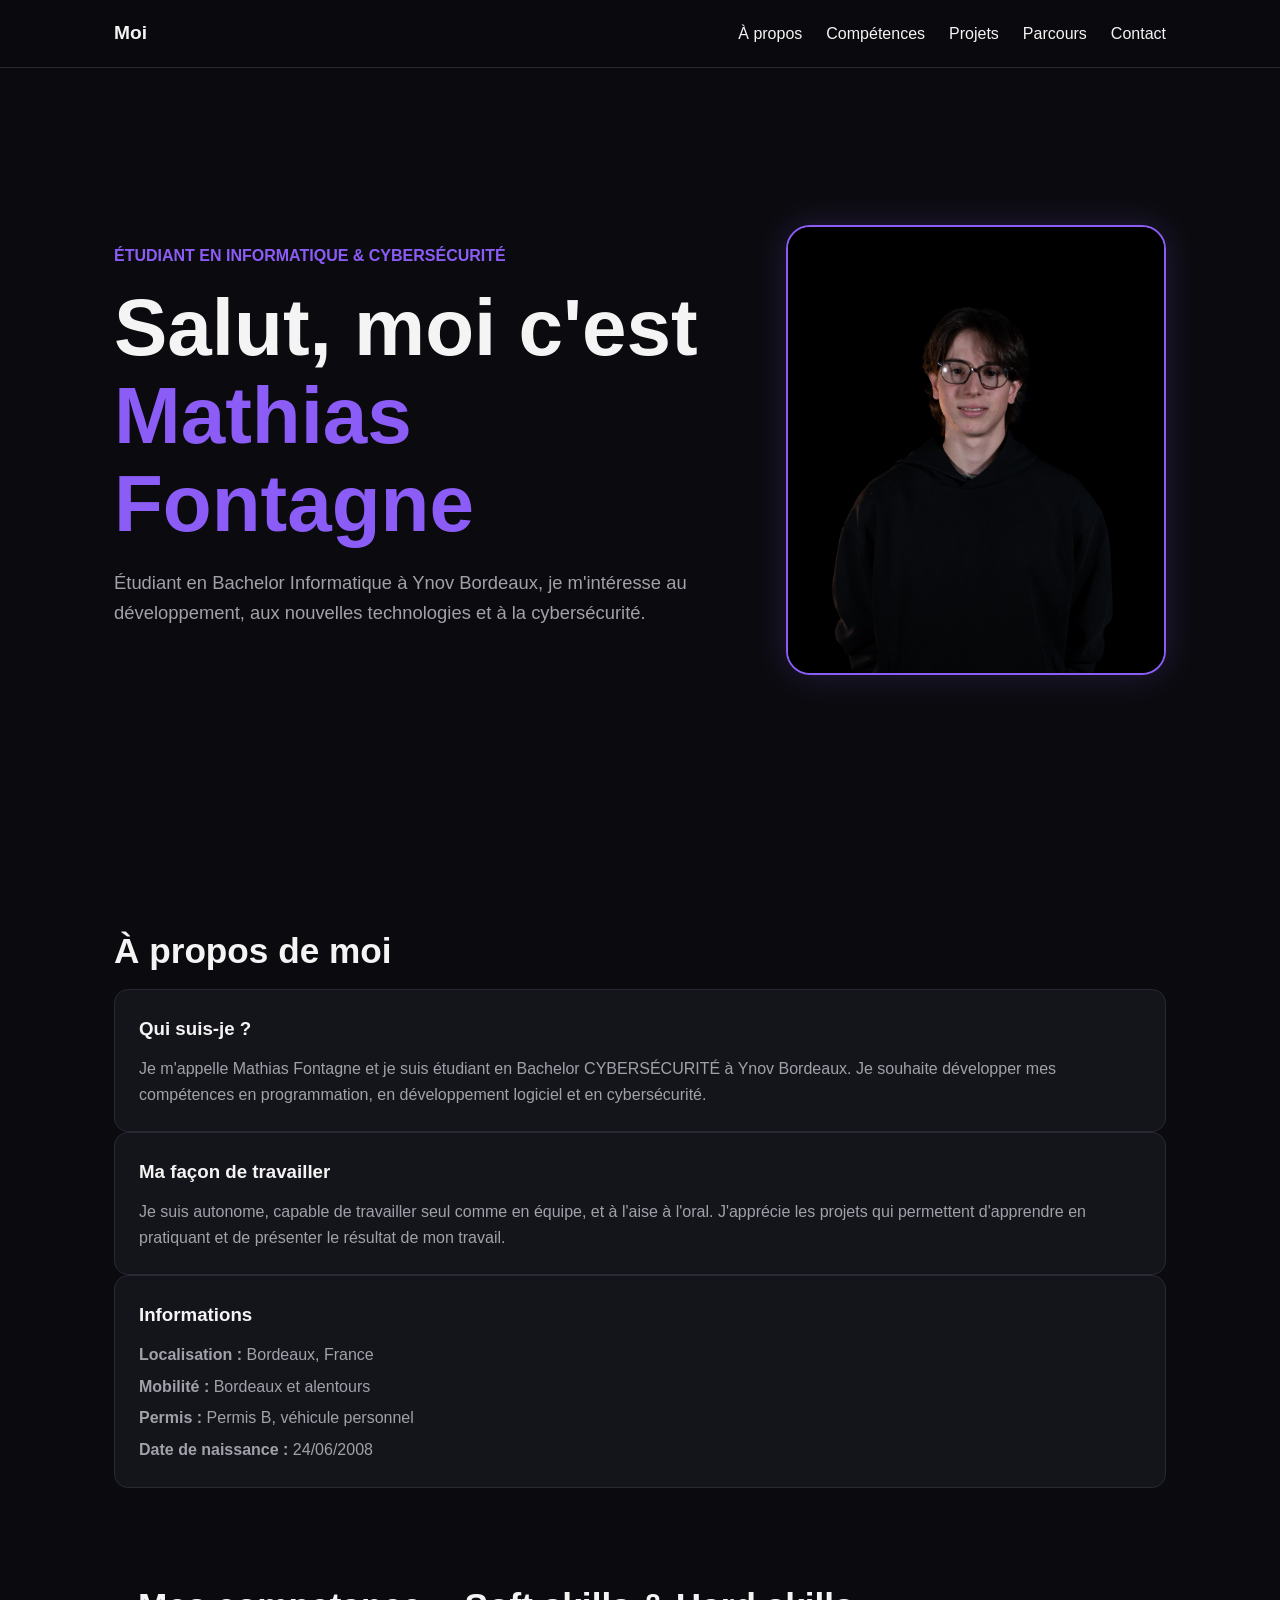
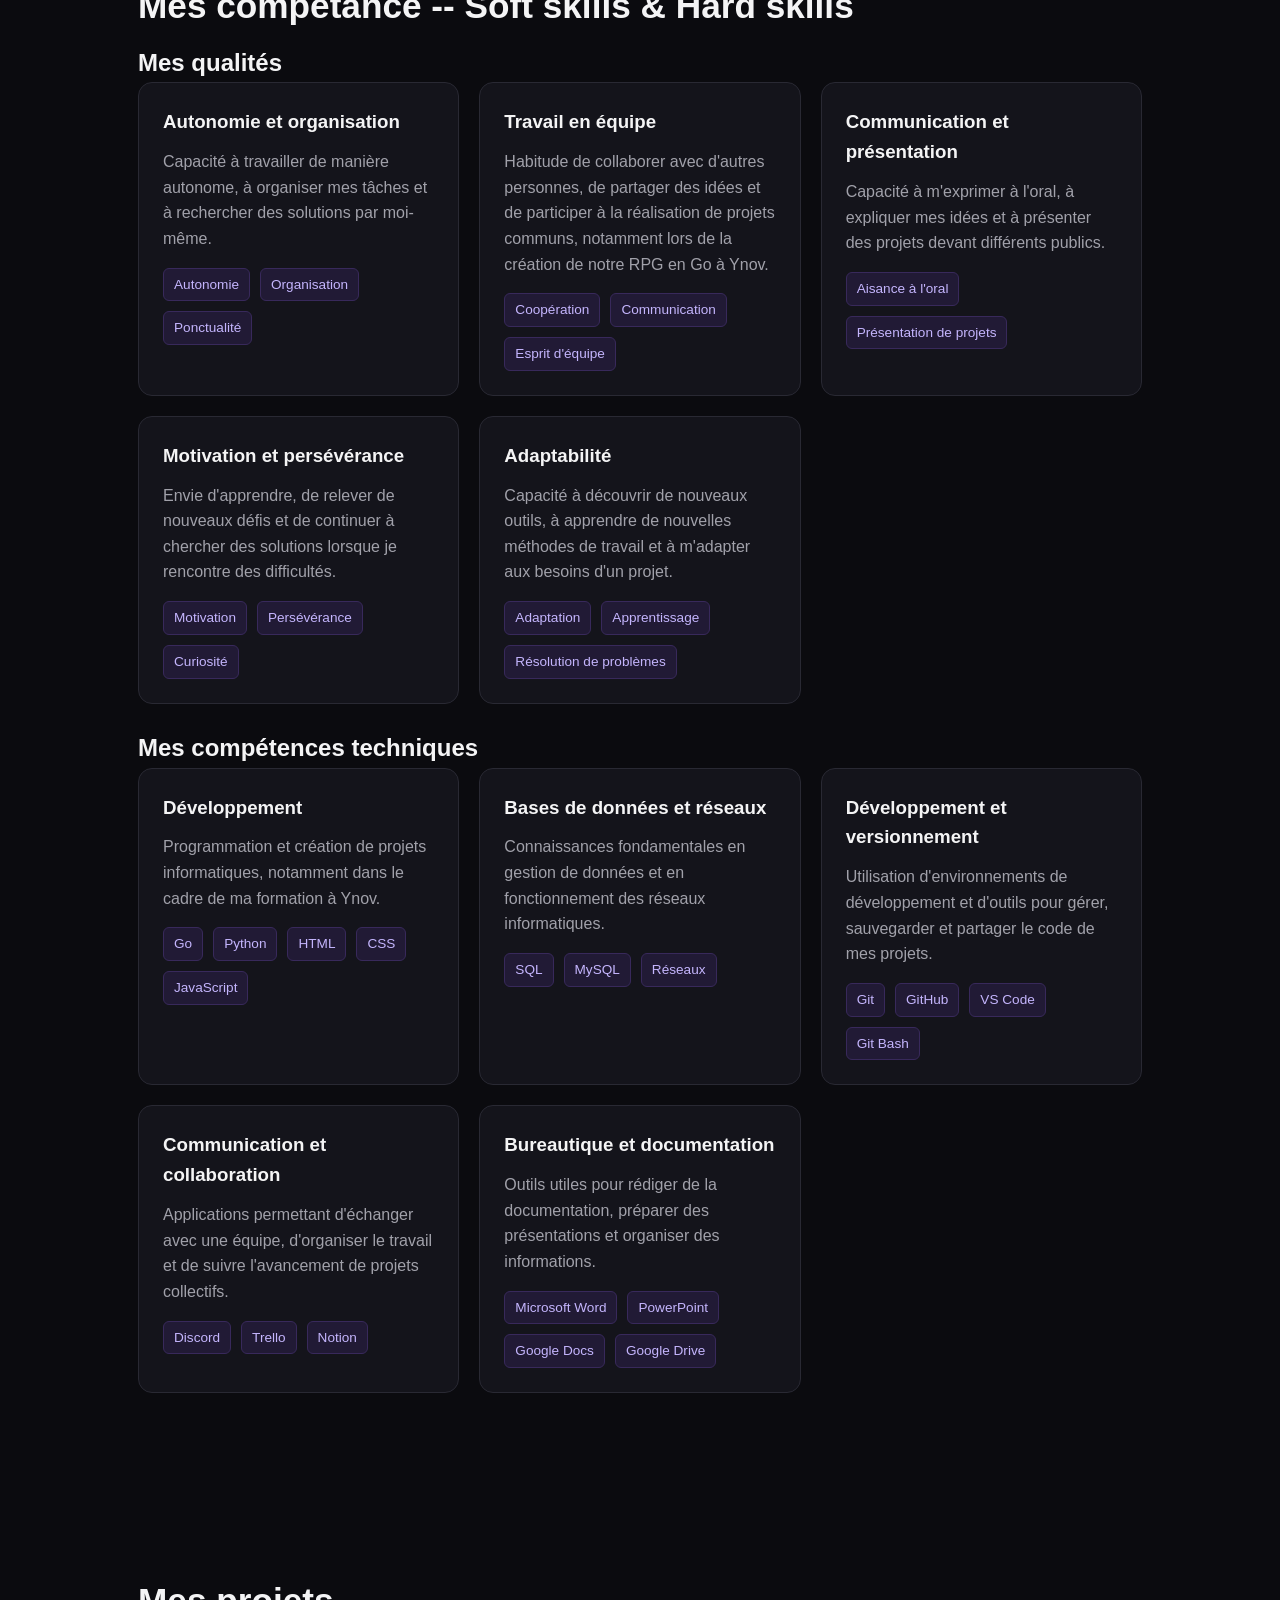
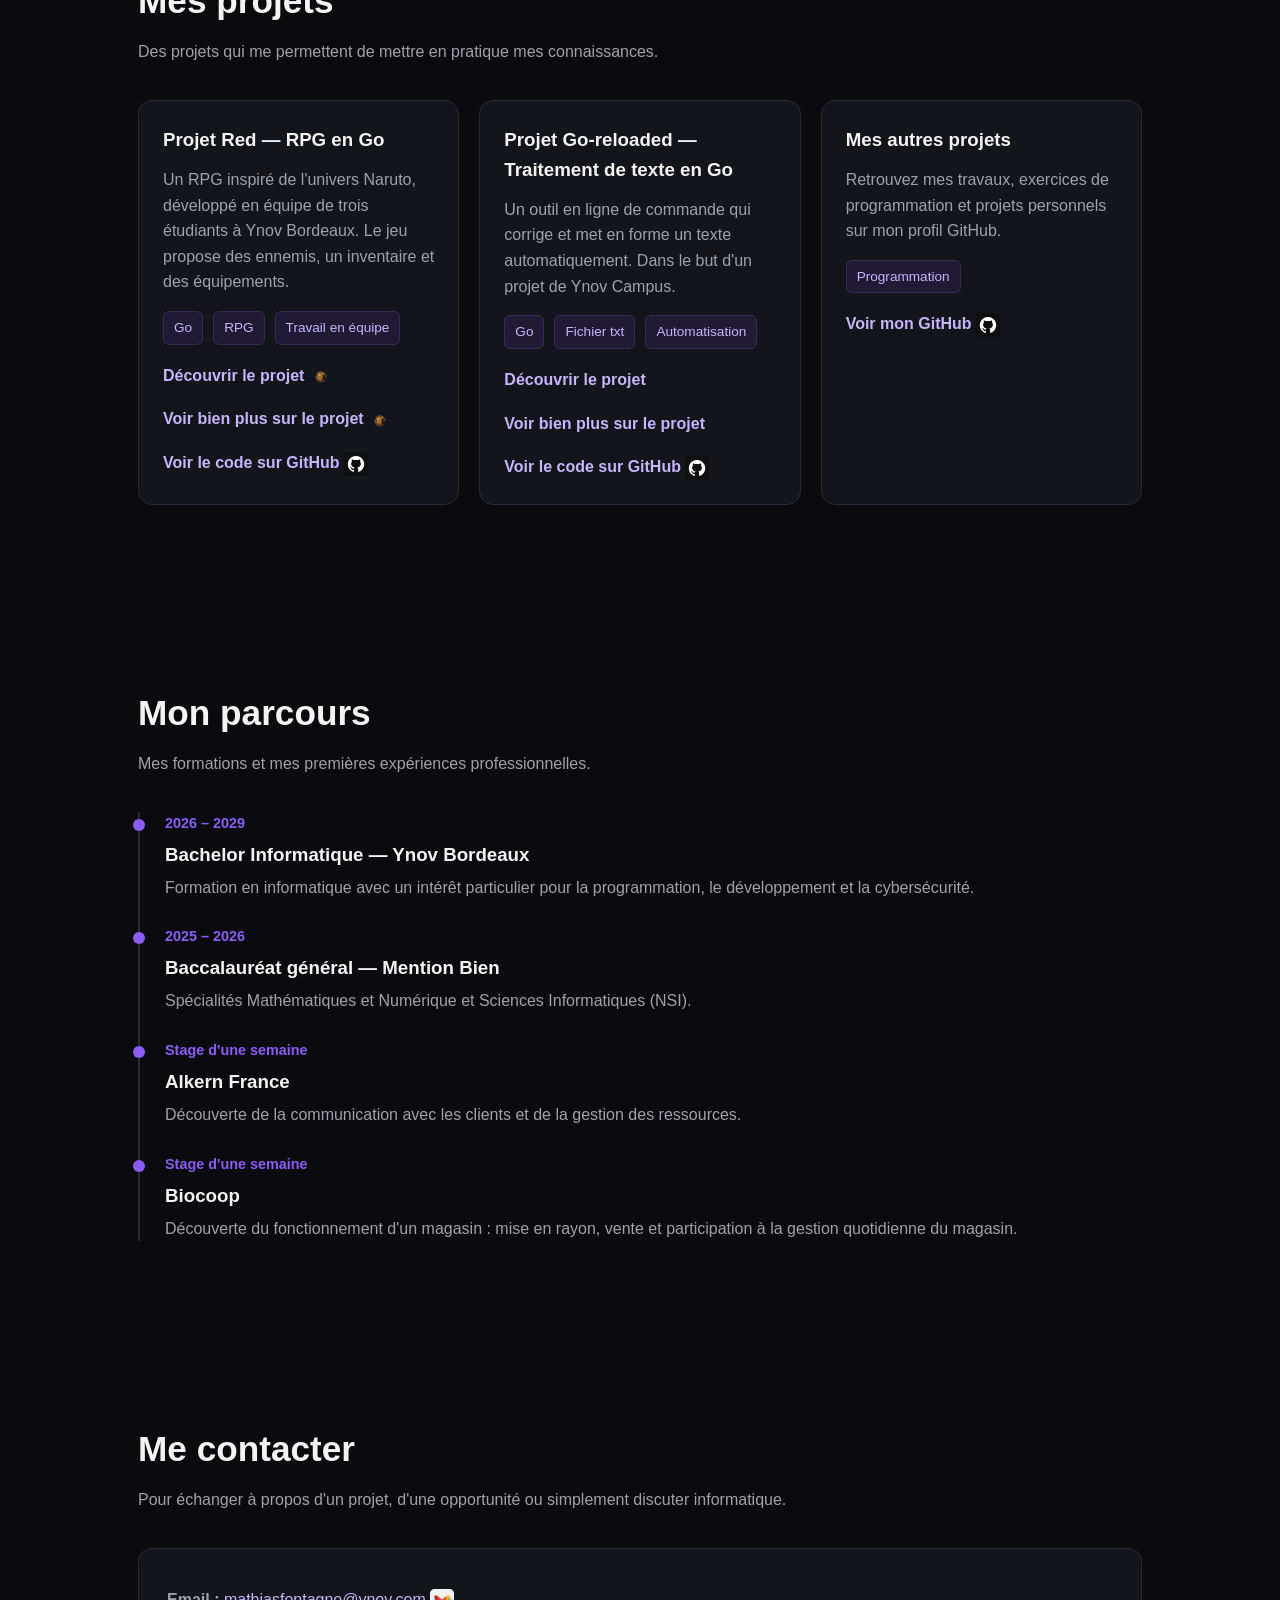
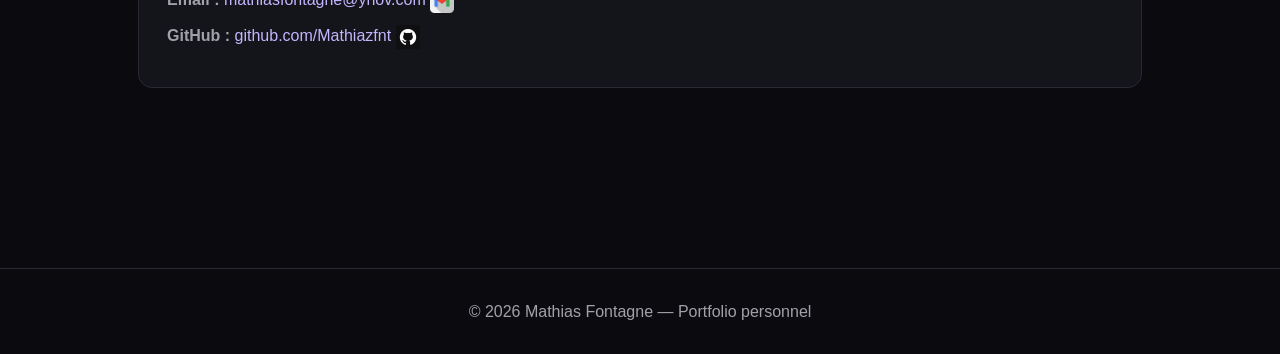
==== index.html @ 115b8a28 "ajout du projet go reload" ====
<!DOCTYPE html>
<html lang="fr">
<head>
    <meta charset="UTF-8">
    <meta name="viewport" content="width=device-width, initial-scale=1.0">
    <title>Mathias Fontagne | Portfolio</title>
    <meta name="description" content="Portfolio de Mathias Fontagne, étudiant en informatique et cybersécurité à Ynov Bordeaux.">
    <link rel="stylesheet" href="style.css">
</head>

<body>
    <header>
        <nav>
            <a href="#accueil" class="logo">Moi<span></span></a>

            <ul>
                <li><a href="#apropos">À propos</a></li>
                <li><a href="#competences">Compétences</a></li>
                <li><a href="#projets">Projets</a></li>
                <li><a href="#parcours">Parcours</a></li>
                <li><a href="#contact">Contact</a></li>
            </ul>
        </nav>
    </header>

    <main>
        <!-- ACCUEIL -->

<section class="hero" id="accueil">
    <div class="hero-content">
        <div class="eyebrow">ÉTUDIANT EN INFORMATIQUE & CYBERSÉCURITÉ</div>

        <h1>Salut, moi c'est<br>
            <span>Mathias Fontagne</span>
        </h1>

        <p>
            Étudiant en Bachelor Informatique à Ynov Bordeaux,
            je m'intéresse au développement, aux nouvelles technologies
            et à la cybersécurité.
        </p>

    </div>

    <div class="hero-photo">
        <img src="photo/photo_Mathias_FONTAGNE.jpg" alt="Photo de Mathias Fontagne">
    </div>
</section>


        <!-- À PROPOS -->
        <section id="apropos">
            <h2 class="section-title">À propos de moi</h2>

            <div class="cards">
                <article class="card">
                    <h3>Qui suis-je ?</h3>
                    <p>
                        Je m'appelle Mathias Fontagne et je suis étudiant en
                        Bachelor CYBERSÉCURITÉ à Ynov Bordeaux. Je souhaite
                        développer mes compétences en programmation,
                        en développement logiciel et en cybersécurité.
                    </p>
            </div>

                </article>

                <article class="card">
                    <h3>Ma façon de travailler</h3>
                    <p>
                        Je suis autonome, capable de travailler seul comme
                        en équipe, et à l'aise à l'oral. J'apprécie les projets
                        qui permettent d'apprendre en pratiquant et de présenter
                        le résultat de mon travail.
                    </p>
                </article>

                <article class="card">
                    <h3>Informations</h3>
                    <p><strong>Localisation :</strong> Bordeaux, France</p>
                    <p><strong>Mobilité :</strong> Bordeaux et alentours</p>
                    <p><strong>Permis :</strong> Permis B, véhicule personnel</p>
                    <p><strong>Date de naissance :</strong> 24/06/2008</p>
                </article>
            </div>

            <!-- COMPÉTENCES : SOFT SKILLS ET HARD SKILLS -->
            <section id="competences">
                <h2 class="section-title">Mes competance -- Soft skills & Hard skills</h2>
                <!-- SOFT SKILLS -->
                <h2>Mes qualités</h2>

                <div class="cards">

                    <article class="card">
                        <h3>Autonomie et organisation</h3>
                        <p>
                            Capacité à travailler de manière autonome, à organiser
                            mes tâches et à rechercher des solutions par moi-même.
                        </p>

                        <div class="tag-list">
                            <span class="tag">Autonomie</span>
                            <span class="tag">Organisation</span>
                            <span class="tag">Ponctualité</span>
                        </div>
                    </article>

                    <article class="card">
                        <h3>Travail en équipe</h3>
                        <p>
                            Habitude de collaborer avec d'autres personnes,
                            de partager des idées et de participer à la réalisation
                            de projets communs, notamment lors de la création
                            de notre RPG en Go à Ynov.
                        </p>

                        <div class="tag-list">
                            <span class="tag">Coopération</span>
                            <span class="tag">Communication</span>
                            <span class="tag">Esprit d'équipe</span>
                        </div>
                    </article>

                    <article class="card">
                        <h3>Communication et présentation</h3>
                        <p>
                            Capacité à m'exprimer à l'oral, à expliquer mes idées
                            et à présenter des projets devant différents publics.
                        </p>

                        <div class="tag-list">
                            <span class="tag">Aisance à l'oral</span>
                            <span class="tag">Présentation de projets</span>
                        </div>
                    </article>

                    <article class="card">
                        <h3>Motivation et persévérance</h3>
                        <p>
                            Envie d'apprendre, de relever de nouveaux défis
                            et de continuer à chercher des solutions lorsque
                            je rencontre des difficultés.
                        </p>

                        <div class="tag-list">
                            <span class="tag">Motivation</span>
                            <span class="tag">Persévérance</span>
                            <span class="tag">Curiosité</span>
                        </div>
                    </article>

                    <article class="card">
                        <h3>Adaptabilité</h3>
                        <p>
                            Capacité à découvrir de nouveaux outils, à apprendre
                            de nouvelles méthodes de travail et à m'adapter
                            aux besoins d'un projet.
                        </p>

                        <div class="tag-list">
                            <span class="tag">Adaptation</span>
                            <span class="tag">Apprentissage</span>
                            <span class="tag">Résolution de problèmes</span>
                        </div>
                    </article>

                </div>
                <br>
                <!-- HARD SKILLS -->
                <h2>Mes compétences techniques</h2>

                <div class="cards">

                    <article class="card">
                        <h3>Développement</h3>
                        <p>
                            Programmation et création de projets informatiques,
                            notamment dans le cadre de ma formation à Ynov.
                        </p>

                        <div class="tag-list">
                            <span class="tag">Go</span>
                            <span class="tag">Python</span>
                            <span class="tag">HTML</span>
                            <span class="tag">CSS</span>
                            <span class="tag">JavaScript</span>
                        </div>
                    </article>

                    <article class="card">
                        <h3>Bases de données et réseaux</h3>
                        <p>
                            Connaissances fondamentales en gestion de données
                            et en fonctionnement des réseaux informatiques.
                        </p>

                        <div class="tag-list">
                            <span class="tag">SQL</span>
                            <span class="tag">MySQL</span>
                            <span class="tag">Réseaux</span>
                        </div>
                    </article>

                    <article class="card">
                        <h3>Développement et versionnement</h3>
                        <p>
                            Utilisation d'environnements de développement
                            et d'outils pour gérer, sauvegarder et partager
                            le code de mes projets.
                        </p>

                        <div class="tag-list">
                            <span class="tag">Git</span>
                            <span class="tag">GitHub</span>
                            <span class="tag">VS Code</span>
                            <span class="tag">Git Bash</span>
                        </div>
                    </article>

                    <article class="card">
                        <h3>Communication et collaboration</h3>
                        <p>
                            Applications permettant d'échanger avec une équipe,
                            d'organiser le travail et de suivre l'avancement
                            de projets collectifs.
                        </p>

                        <div class="tag-list">
                            <span class="tag">Discord</span>
                            <span class="tag">Trello</span>
                            <span class="tag">Notion</span>
                        </div>
                    </article>

                    <article class="card">
                        <h3>Bureautique et documentation</h3>
                        <p>
                            Outils utiles pour rédiger de la documentation,
                            préparer des présentations et organiser des informations.
                        </p>

                        <div class="tag-list">
                            <span class="tag">Microsoft Word</span>
                            <span class="tag">PowerPoint</span>
                            <span class="tag">Google Docs</span>
                            <span class="tag">Google Drive</span>
                        </div>
                    </article>

                </div>

            </section>

        <!-- PROJETS -->
        <section id="projets">
            <h2 class="section-title">Mes projets</h2>
            <p class="section-description">
                Des projets qui me permettent de mettre en pratique
                mes connaissances.
            </p>

            <div class="cards">           
                <article class="card">
                    <h3>Projet Red — RPG en Go</h3>

                    <p>
                        Un RPG inspiré de l'univers Naruto, développé en équipe
                        de trois étudiants à Ynov Bordeaux. Le jeu propose des
                        ennemis, un inventaire et des équipements.
                    </p>

                    <div class="tag-list">
                        <span class="tag">Go</span>
                        <span class="tag">RPG</span>
                        <span class="tag">Travail en équipe</span>
                    </div>

                    <a href="projets/Red/description_red.html" class="project-link">
                        Découvrir le projet
                        <img class="github-logo" src="photo/logo_ninja.png" alt="Logo du projet">
                    </a>

                    <br>

                    <a href="projets/Red/detaille_red.html" class="project-link">
                      Voir bien plus sur le projet
                      <img class="github-logo" src="photo/logo_ninja.png" alt="Logo du projet">
                    </a>

                    <br>
                    
                    <a href="https://github.com/Mathiazfnt/Projets_red"
                    class="project-link"
                    target="_blank"
                    rel="noopener noreferrer">
                        Voir le code sur GitHub
                        <img class="github-logo" src="photo/github-logo.png" alt="Logo de github">
                    </a>
                </article>

                <article class="card">
                    <h3>Projet Go-reloaded — Traitement de texte en Go</h3>
                    <p>
                        Un outil en ligne de commande qui corrige et met en forme un texte automatiquement.
                        Dans le but d'un projet de Ynov Campus.
                    </p>

                    <div class="tag-list">
                        <span class="tag">Go</span>
                        <span class="tag">Fichier txt</span>
                        <span class="tag">Automatisation</span>
                    </div>

                    <a href="projets/go-reload/description_reloaded.html" class="project-link">
                        Découvrir le projet
                    </a>
                    <br>
                    <a href="projets/go-reload/detaille_reloaded.html" class="project-link">
                      Voir bien plus sur le projet
                    </a>
                    <br>
                    <a href="https://github.com/Mathiazfnt/Go-reloaded"
                    class="project-link"
                    target="_blank"
                    rel="noopener noreferrer">
                        Voir le code sur GitHub
                        <img class="github-logo" src="photo/github-logo.png" alt="Logo de github">
                    </a>
                </article>

                <article class="card">
                    <h3>Mes autres projets</h3>
                    <p>
                        Retrouvez mes travaux, exercices de programmation
                        et projets personnels sur mon profil GitHub.
                    </p>

                    <div class="tag-list">
                        <span class="tag">Programmation</span>
                    </div>

                    <a href="https://github.com/Mathiazfnt"
                       class="project-link"
                       target="_blank"
                       rel="noopener noreferrer">
                        Voir mon GitHub 
                        <img class="github-logo" src="photo/github-logo.png" alt="Logo de github">
                    </a>
                </article>
            </div>
        </section>

        <!-- PARCOURS -->
        <section id="parcours">
            <h2 class="section-title">Mon parcours</h2>
            <p class="section-description">
                Mes formations et mes premières expériences professionnelles.
            </p>

            <div class="timeline">
                <article class="timeline-item">
                    <div class="date">2026 – 2029</div>
                    <h3>Bachelor Informatique — Ynov Bordeaux</h3>
                    <p>
                        Formation en informatique avec un intérêt particulier
                        pour la programmation, le développement et la cybersécurité.
                    </p>
                </article>

                <article class="timeline-item">
                    <div class="date">2025 – 2026</div>
                    <h3>Baccalauréat général — Mention Bien</h3>
                    <p>
                        Spécialités Mathématiques et Numérique et Sciences
                        Informatiques (NSI).
                    </p>
                </article>

                <article class="timeline-item">
                    <div class="date">Stage d'une semaine</div>
                    <h3>Alkern France</h3>
                    <p>
                        Découverte de la communication avec les clients
                        et de la gestion des ressources.
                    </p>
                </article>

                <article class="timeline-item">
                    <div class="date">Stage d'une semaine</div>
                    <h3>Biocoop</h3>
                    <p>
                        Découverte du fonctionnement d'un magasin : mise en rayon,
                        vente et participation à la gestion quotidienne du magasin.
                    </p>
                </article>


            </div>
        </section>


        <!-- CONTACT -->
        <section id="contact">
            <h2 class="section-title">Me contacter</h2>
            <p class="section-description">
                Pour échanger à propos d'un projet, d'une opportunité
                ou simplement discuter informatique.
            </p>

            <div class="contact-card">
                <p>
                    <strong>Email :</strong>
                    <a href="mailto:mathiasfontagne@ynov.com">
                        mathiasfontagne@ynov.com 
                        <img class="github-logo" src="photo/logo_email.png" alt="Logo Email">
                    </a>
                </p>

                <p>
                    <strong>GitHub :</strong>
                    <a href="https://github.com/Mathiazfnt"
                       target="_blank"
                       rel="noopener noreferrer">
                        github.com/Mathiazfnt
                        <img class="github-logo" src="photo/github-logo.png" alt="Logo de github">
                    </a>
                </p>

            </div>
        </section>
    </main>

    <footer>
        <p>© 2026 Mathias Fontagne — Portfolio personnel</p>
    </footer>
</body>
</html>
---- style.css ----
:root {
    --background: #0b0b0f;
    --card: #14141b;
    --text: #f4f4f5;
    --secondary: #a1a1aa;
    --accent: #8b5cf6;
    --border: #292933;
}

* {
    margin: 0;
    padding: 0;
    box-sizing: border-box;
    scroll-behavior: smooth;
}

body {
    font-family: Arial, Helvetica, sans-serif;
    background: var(--background);
    color: var(--text);
    line-height: 1.6;
}

a {
    color: inherit;
    text-decoration: none;
}

/* Barre de navigation */
header {
    position: sticky;
    top: 0;
    z-index: 10;
    background: rgba(11, 11, 15, 0.92);
    backdrop-filter: blur(12px);
    border-bottom: 1px solid var(--border);
}

nav {
    max-width: 1100px;
    margin: auto;
    padding: 18px 24px;
    display: flex;
    justify-content: space-between;
    align-items: center;
}

.logo {
    font-weight: bold;
    font-size: 1.2rem;
}

.logo span,
h1 span {
    color: var(--accent);
}

nav ul {
    display: flex;
    list-style: none;
    gap: 24px;
}

nav a:hover {
    color: var(--accent);
}

/* Sections */
section {
    max-width: 1100px;
    margin: auto;
    padding: 90px 24px;
}

/* Accueil */
.hero {
    min-height: 85vh;
    display: flex;
    flex-direction: row;
    justify-content: space-between;
    align-items: center;
    gap: 50px;
}

.hero-content {
    flex: 1;
}

.hero-photo {
    flex: 0 0 380px;
    height: 450px;
    overflow: hidden;
    border-radius: 24px;
    border: 2px solid var(--accent);
    box-shadow: 0 0 35px rgba(139, 92, 246, 0.2);
}

.hero-photo img {
    width: 100%;
    height: 100%;
    object-fit: cover;
    object-position: center;
    display: block;
}

.eyebrow {
    color: var(--accent);
    font-weight: bold;
    margin-bottom: 15px;
}

h1 {
    font-size: clamp(2.8rem, 7vw, 5rem);
    line-height: 1.1;
    margin-bottom: 20px;
}

.hero p {
    max-width: 650px;
    font-size: 1.15rem;
    color: var(--secondary);
    margin-bottom: 30px;
}

/* Boutons */
.buttons {
    display: flex;
    flex-wrap: wrap;
    gap: 14px;
}

.button {
    padding: 12px 20px;
    border-radius: 8px;
    background: var(--accent);
    color: white;
    font-weight: bold;
    transition: transform 0.2s, opacity 0.2s;
    display: inline-flex;
    align-items: center;
    justify-content: center;
    gap: 8px;
}

.github-logo {
    width: 24px;
    height: 24px;
    object-fit: contain;
    vertical-align: middle;
    flex: 0 0 24px;
}

.button:hover {
    transform: translateY(-3px);
    opacity: 0.85;
}

.button.secondary {
    background: transparent;
    border: 1px solid var(--border);
}

/* Titres */
.section-title {
    font-size: 2.2rem;
    margin-bottom: 10px;
}

.section-description {
    color: var(--secondary);
    margin-bottom: 35px;
}

/* Cartes */
.cards {
    display: grid;
    grid-template-columns: repeat(auto-fit, minmax(250px, 1fr));
    gap: 20px;
}

.card {
    background: var(--card);
    border: 1px solid var(--border);
    border-radius: 14px;
    padding: 24px;
    transition: border-color 0.2s, transform 0.2s;
}

.card:hover {
    border-color: var(--accent);
    transform: translateY(-4px);
}

.card h3 {
    margin-bottom: 12px;
    color: var(--text);
}

.card p,
.card li {
    color: var(--secondary);
}

.card p + p {
    margin-top: 6px;
}

.card ul {
    padding-left: 20px;
}

/* Étiquettes de compétences */
.tag-list {
    display: flex;
    flex-wrap: wrap;
    gap: 10px;
    margin-top: 16px;
}

.tag {
    background: #211a35;
    color: #c4b5fd;
    border: 1px solid #38295b;
    padding: 5px 10px;
    border-radius: 6px;
    font-size: 0.85rem;
}

/* Liens des projets */
.project-link {
    display: inline-block;
    margin-top: 18px;
    color: #c4b5fd;
    font-weight: bold;
}

.project-link:hover,
.contact-card a:hover {
    color: var(--accent);
    text-decoration: underline;
}

/* Parcours */
.timeline {
    border-left: 2px solid var(--border);
    padding-left: 25px;
    display: grid;
    gap: 25px;
}

.timeline-item {
    position: relative;
}

.timeline-item::before {
    content: "";
    position: absolute;
    left: -32px;
    top: 7px;
    width: 12px;
    height: 12px;
    border-radius: 50%;
    background: var(--accent);
}

.date {
    color: var(--accent);
    font-size: 0.9rem;
    font-weight: bold;
}

.timeline-item h3 {
    margin: 5px 0;
}

.timeline-item p {
    color: var(--secondary);
}

/* Contact */
.contact-card {
    background: var(--card);
    border: 1px solid var(--border);
    border-radius: 14px;
    padding: 28px;
}

.contact-card p {
    margin: 10px 0;
    color: var(--secondary);
}

.contact-card a {
    color: #c4b5fd;
}

.contact-buttons {
    margin-top: 22px;
}

/* Pied de page */
footer {
    text-align: center;
    padding: 30px 20px;
    color: var(--secondary);
    border-top: 1px solid var(--border);
}

/* Adaptation aux téléphones */
@media (max-width: 650px) {
    nav {
        flex-direction: column;
        gap: 12px;
    }

    nav ul {
        gap: 14px;
        flex-wrap: wrap;
        justify-content: center;
        font-size: 0.9rem;
    }

    section {
        padding: 65px 20px;
    }

    .hero {
        min-height: 75vh;
    }

    .section-title {
        font-size: 1.9rem;
    }
}


/* Adaptation aux téléphones */
@media (max-width: 750px) {
    .hero {
        flex-direction: column;
        align-items: flex-start;
        justify-content: center;
        gap: 35px;
    }

    .hero-photo {
        flex: none;
        width: 100%;
        max-width: 380px;
        height: 400px;
        align-self: center;
    }
}


/* Page détaillée d'un projet */
.project-hero {
    min-height: 65vh;
    display: flex;
    flex-direction: column;
    justify-content: center;
    align-items: flex-start;
}

.project-hero p {
    max-width: 750px;
}

.project-hero .buttons {
    margin-top: 10px;
}


/* Titre du projet */
.project-title-row {
    width: 100%;
    display: flex;
    justify-content: space-between;
    align-items: center;
    gap: 30px;
    margin-bottom: 25px;
}

.project-title-row h1 {
    margin-bottom: 0;
}

@media (max-width: 650px) {
    .project-title-row {
        align-items: flex-start;
        flex-direction: column;
        gap: 20px;
    }
}


/* Page du jeu Projet Red */

.game-body {
    min-height: 100vh;
    display: flex;
    flex-direction: column;
    margin: 0;
}

/* Titre centré en haut */
.game-header {
    width: 100%;
    padding: 30px 20px;
    box-sizing: border-box;
    text-align: center;
    border-bottom: 1px solid var(--border);
}

.game-header h1 {
    margin: 0;
    font-size: 2.5rem;
}

/* Espace libre pour intégrer le jeu plus tard */
.game-content {
    flex: 1;
    min-height: 400px;
    width: 100%;
}

/* Menu de navigation en bas */
.game-footer {
    display: flex;
    justify-content: center;
    align-items: center;
    flex-wrap: wrap;
    gap: 30px;
    padding: 25px 20px;
    border-top: 1px solid var(--border);
    background: var(--card);
}

.game-footer a {
    color: var(--secondary);
    text-decoration: none;
    transition: color 0.2s;
}

.game-footer a:hover {
    color: var(--accent);
}

/* Adaptation aux téléphones */
@media (max-width: 650px) {
    .game-header h1 {
        font-size: 2rem;
    }

    .game-footer {
        flex-direction: column;
        gap: 18px;
    }
}



.pdf-container {
    width: 100%;
    max-width: 900px;
    height: 600px;
    margin: 30px auto;
    border: 1px solid #444;
    border-radius: 12px;
    overflow: hidden;
}

.pdf-container iframe {
    width: 100%;
    height: 100%;
    border: none;
}
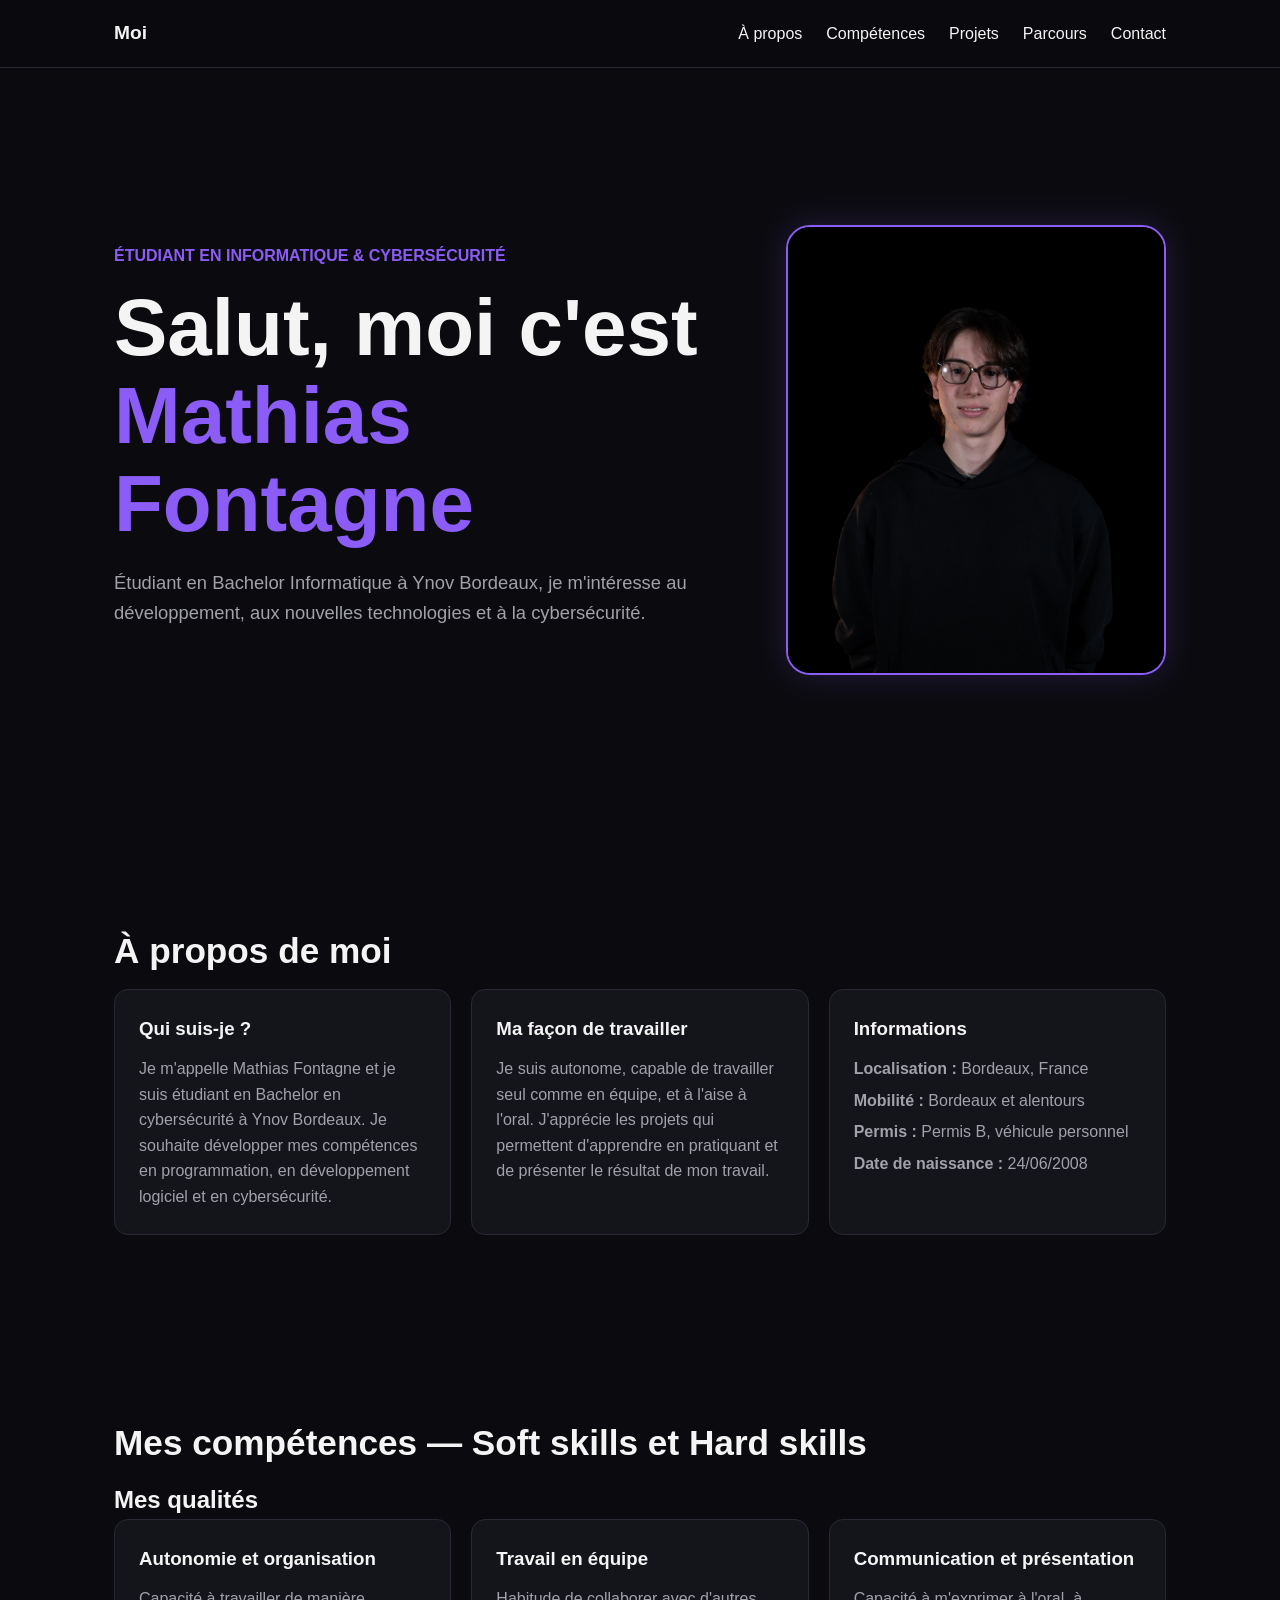
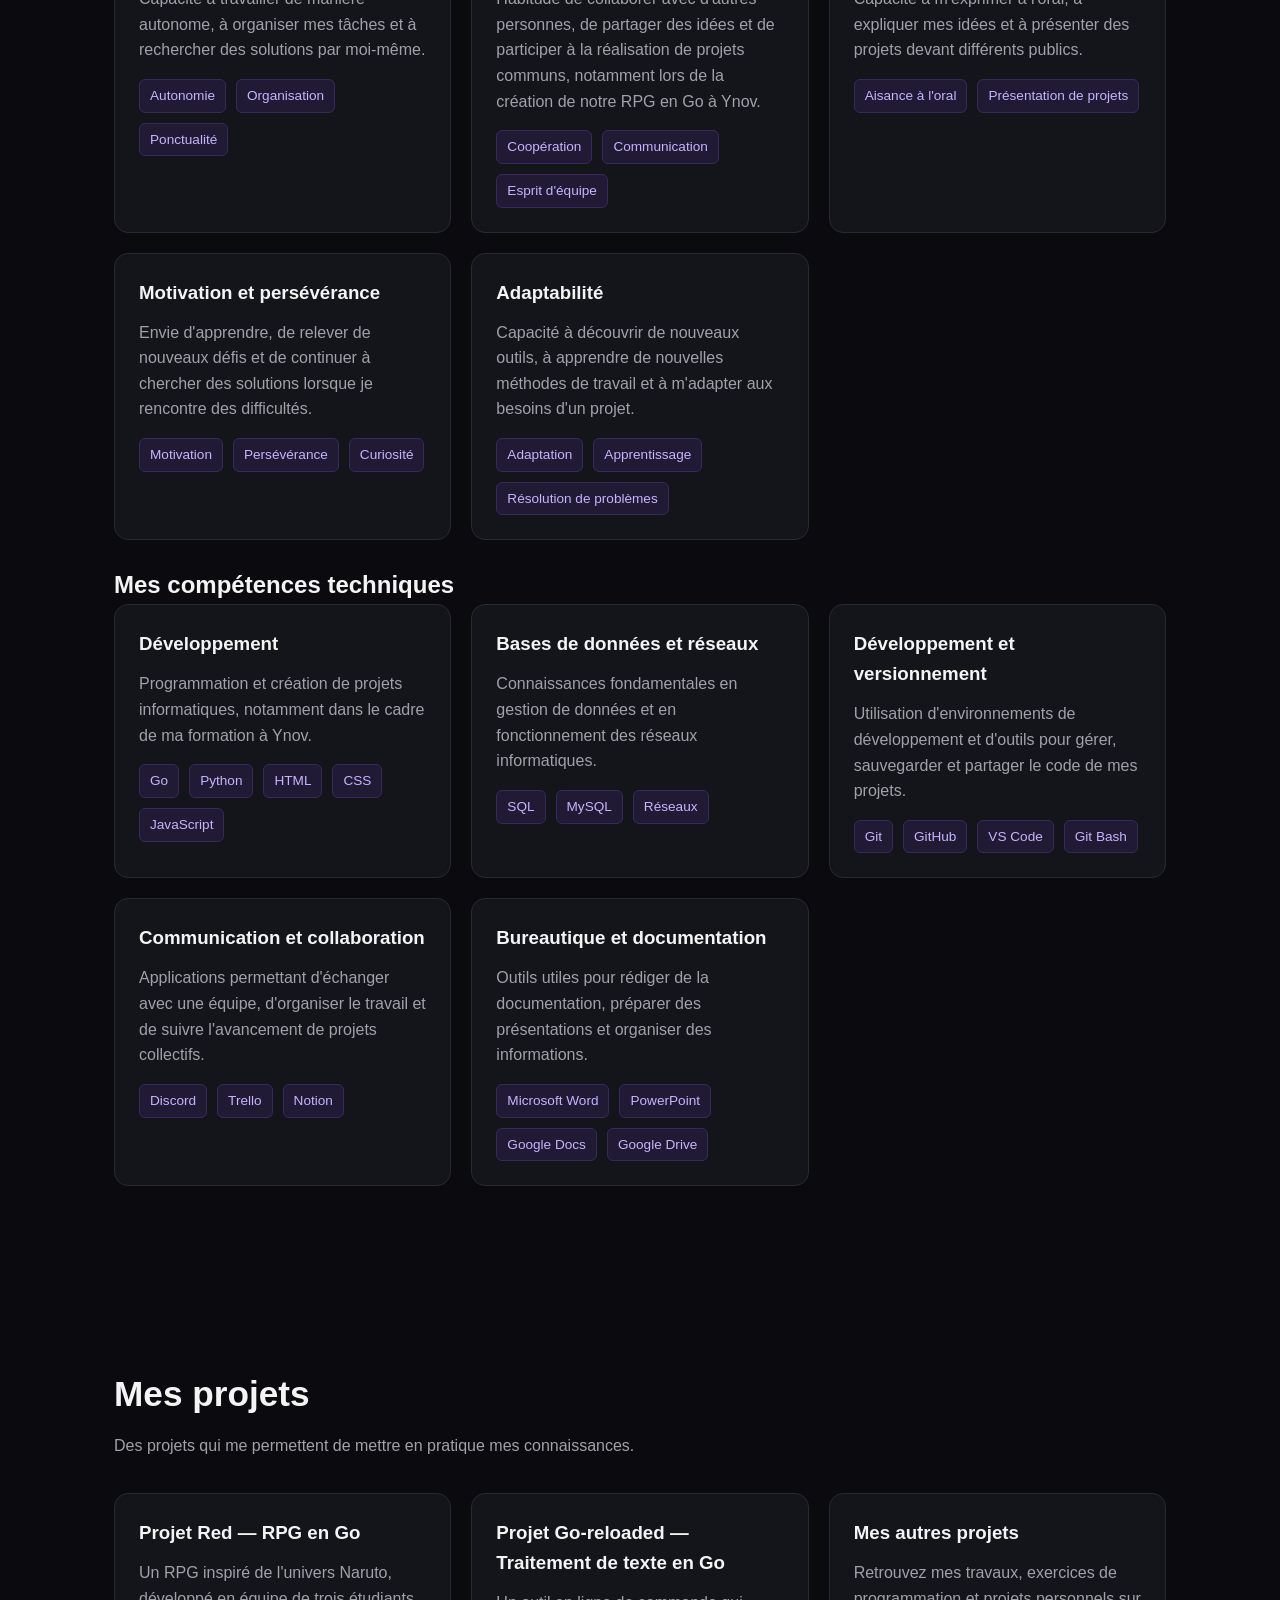
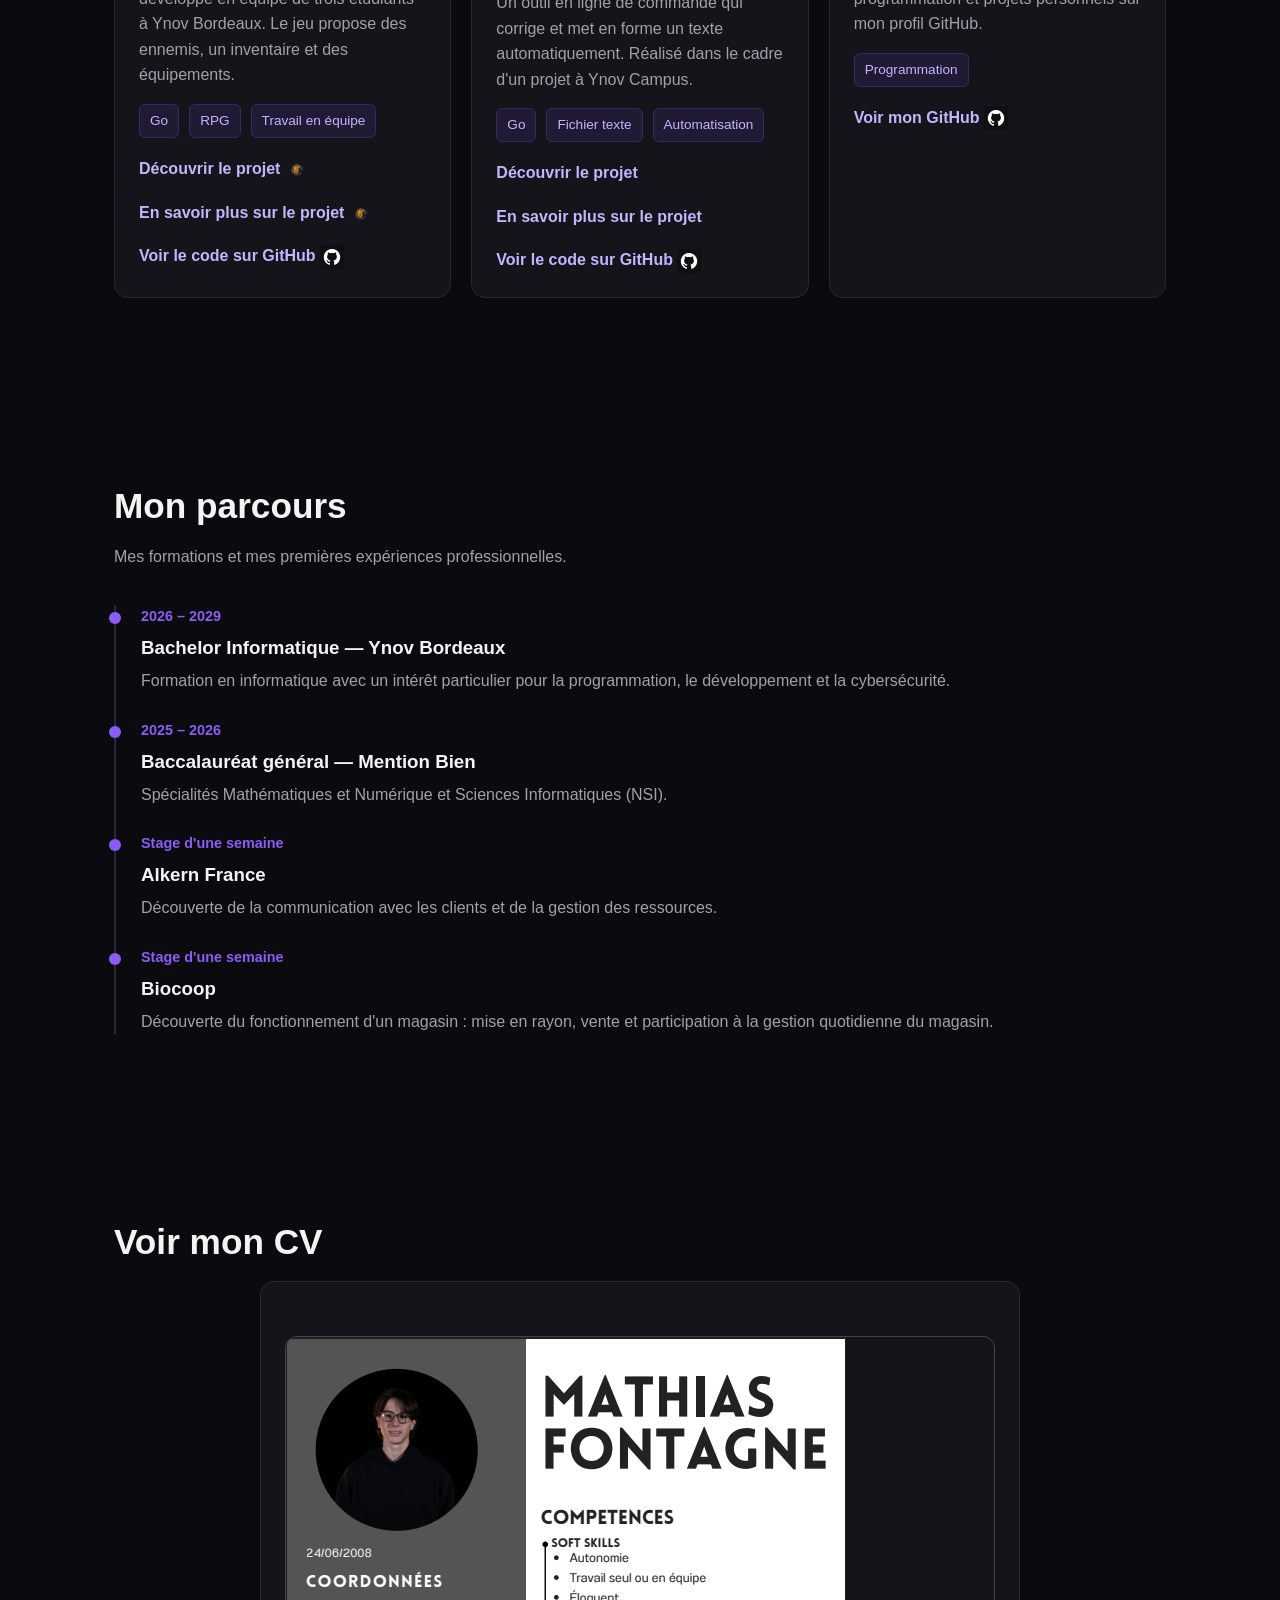
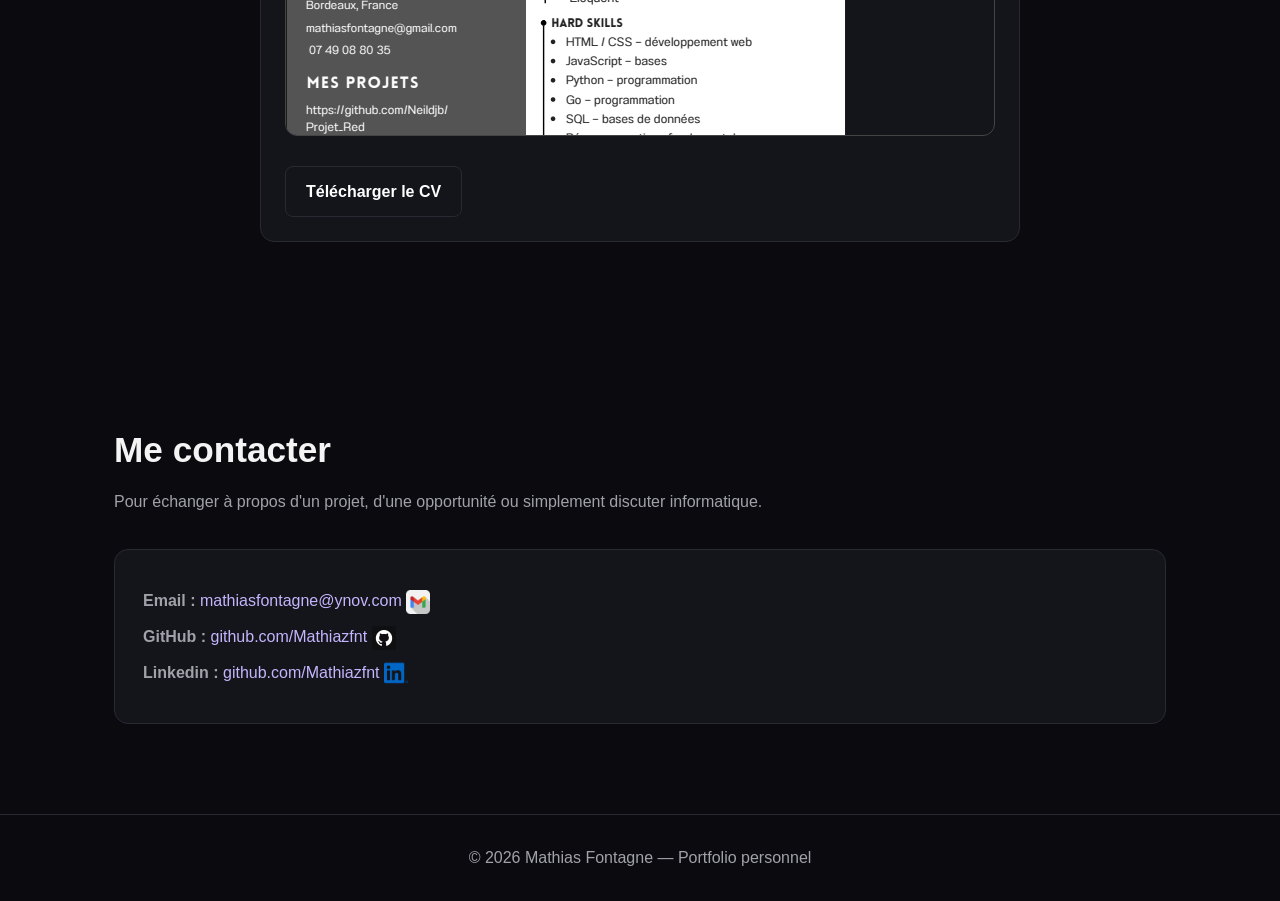
==== commit d031692f: "mis a jour de detaille go reloaded" ====
--- a/index.html
+++ b/index.html
@@ -58,12 +58,10 @@
                     <h3>Qui suis-je ?</h3>
                     <p>
                         Je m'appelle Mathias Fontagne et je suis étudiant en
-                        Bachelor CYBERSÉCURITÉ à Ynov Bordeaux. Je souhaite
+                        Bachelor en cybersécurité à Ynov Bordeaux. Je souhaite
                         développer mes compétences en programmation,
                         en développement logiciel et en cybersécurité.
                     </p>
-            </div>
-
                 </article>
 
                 <article class="card">
@@ -84,10 +82,11 @@
                     <p><strong>Date de naissance :</strong> 24/06/2008</p>
                 </article>
             </div>
-
-            <!-- COMPÉTENCES : SOFT SKILLS ET HARD SKILLS -->
-            <section id="competences">
-                <h2 class="section-title">Mes competance -- Soft skills & Hard skills</h2>
+        </section>
+
+        <!-- COMPÉTENCES -->
+        <section id="competences">
+                <h2 class="section-title">Mes compétences — Soft skills et Hard skills</h2>
                 <!-- SOFT SKILLS -->
                 <h2>Mes qualités</h2>
 
@@ -285,7 +284,7 @@
                     <br>
 
                     <a href="projets/Red/detaille_red.html" class="project-link">
-                      Voir bien plus sur le projet
+                      En savoir plus sur le projet
                       <img class="github-logo" src="photo/logo_ninja.png" alt="Logo du projet">
                     </a>
 
@@ -296,7 +295,7 @@
                     target="_blank"
                     rel="noopener noreferrer">
                         Voir le code sur GitHub
-                        <img class="github-logo" src="photo/github-logo.png" alt="Logo de github">
+                        <img class="github-logo" src="photo/github-logo.png" alt="Logo de GitHub">
                     </a>
                 </article>
 
@@ -304,12 +303,12 @@
                     <h3>Projet Go-reloaded — Traitement de texte en Go</h3>
                     <p>
                         Un outil en ligne de commande qui corrige et met en forme un texte automatiquement.
-                        Dans le but d'un projet de Ynov Campus.
+                        Réalisé dans le cadre d'un projet à Ynov Campus.
                     </p>
 
                     <div class="tag-list">
                         <span class="tag">Go</span>
-                        <span class="tag">Fichier txt</span>
+                        <span class="tag">Fichier texte</span>
                         <span class="tag">Automatisation</span>
                     </div>
 
@@ -318,7 +317,7 @@
                     </a>
                     <br>
                     <a href="projets/go-reload/detaille_reloaded.html" class="project-link">
-                      Voir bien plus sur le projet
+                      En savoir plus sur le projet
                     </a>
                     <br>
                     <a href="https://github.com/Mathiazfnt/Go-reloaded"
@@ -326,7 +325,7 @@
                     target="_blank"
                     rel="noopener noreferrer">
                         Voir le code sur GitHub
-                        <img class="github-logo" src="photo/github-logo.png" alt="Logo de github">
+                        <img class="github-logo" src="photo/github-logo.png" alt="Logo de GitHub">
                     </a>
                 </article>
 
@@ -346,7 +345,7 @@
                        target="_blank"
                        rel="noopener noreferrer">
                         Voir mon GitHub 
-                        <img class="github-logo" src="photo/github-logo.png" alt="Logo de github">
+                        <img class="github-logo" src="photo/github-logo.png" alt="Logo de GitHub">
                     </a>
                 </article>
             </div>
@@ -399,7 +398,24 @@
 
             </div>
         </section>
-
+                
+        <!-- CV -->
+        <section id="presentation">
+            <h2 class="section-title">Voir mon CV</h2>
+
+            <div class="card pdf-card presentation-card">
+                <div class="pdf-container">
+                    <iframe
+                        src="photo/CV_Mathias_Fontagne.png"
+                        title="Voir mon CV">
+                    </iframe>
+                </div>
+
+                <a class="button secondary" href="photo/CV_Mathias_Fontagne.png" download>
+                    Télécharger le CV
+                </a>
+            </div>
+        </section>
 
         <!-- CONTACT -->
         <section id="contact">
@@ -424,12 +440,24 @@
                        target="_blank"
                        rel="noopener noreferrer">
                         github.com/Mathiazfnt
-                        <img class="github-logo" src="photo/github-logo.png" alt="Logo de github">
+                        <img class="github-logo" src="photo/github-logo.png" alt="Logo de GitHub">
+                    </a>
+                </p>
+
+                <p>
+                    <strong>Linkedin :</strong>
+                    <a href="www.linkedin.com/in/mathias-fontagné-271b53446"
+                       target="_blank"
+                       rel="noopener noreferrer">
+                        github.com/Mathiazfnt
+                        <img class="github-logo" src="photo/Logo_de_linkedin.png" alt="Logo de linkedin">
                     </a>
                 </p>
 
             </div>
         </section>
+
+
     </main>
 
     <footer>
--- a/style.css
+++ b/style.css
@@ -62,6 +62,15 @@
     gap: 24px;
 }
 
+.project-nav .logo {
+    white-space: nowrap;
+}
+
+.project-nav ul {
+    gap: 14px;
+    font-size: 0.9rem;
+}
+
 nav a:hover {
     color: var(--accent);
 }
@@ -71,6 +80,10 @@
     max-width: 1100px;
     margin: auto;
     padding: 90px 24px;
+}
+
+section[id] {
+    scroll-margin-top: 110px;
 }
 
 /* Accueil */
@@ -407,15 +420,88 @@
 /* Titre centré en haut */
 .game-header {
     width: 100%;
-    padding: 30px 20px;
+    padding: 20px 24px;
     box-sizing: border-box;
-    text-align: center;
+    display: grid;
+    grid-template-columns: 1fr auto 1fr;
+    align-items: center;
+    gap: 20px;
     border-bottom: 1px solid var(--border);
 }
 
 .game-header h1 {
     margin: 0;
     font-size: 2.5rem;
+    text-align: center;
+}
+
+.reloaded-header .reloaded-nav {
+    width: 100%;
+    max-width: 1200px;
+    min-height: 72px;
+    margin: auto;
+    padding: 12px 24px;
+    display: grid;
+    grid-template-columns: minmax(0, 1fr) auto minmax(0, 1fr);
+    gap: 20px;
+}
+
+.reloaded-header h1 {
+    margin: 0;
+    font-size: 1.55rem;
+    white-space: nowrap;
+}
+
+.reloaded-links {
+    display: flex;
+    align-items: center;
+    flex-wrap: wrap;
+    gap: 16px;
+    list-style: none;
+}
+
+.reloaded-links a:not(.button) {
+    color: var(--secondary);
+    font-size: 0.9rem;
+    white-space: nowrap;
+    transition: color 0.2s;
+}
+
+.reloaded-links a:not(.button):hover {
+    color: var(--accent);
+}
+
+.reloaded-section-links {
+    justify-content: flex-end;
+}
+
+.reloaded-section-links .button {
+    padding: 8px 14px;
+}
+
+.game-header nav.game-header-links,
+.game-header nav.game-header-actions {
+    width: auto;
+    max-width: none;
+    margin: 0;
+    padding: 0;
+}
+
+.game-header nav ul {
+    gap: 12px;
+    flex-wrap: wrap;
+}
+
+.game-header-links ul {
+    justify-content: flex-start;
+}
+
+.game-header-actions ul {
+    justify-content: flex-end;
+}
+
+.game-body section[id] {
+    scroll-margin-top: 180px;
 }
 
 /* Espace libre pour intégrer le jeu plus tard */
@@ -449,6 +535,38 @@
 
 /* Adaptation aux téléphones */
 @media (max-width: 650px) {
+    .game-header {
+        grid-template-columns: 1fr;
+        justify-items: center;
+        padding: 20px;
+    }
+
+    @media (max-width: 900px) {
+        .reloaded-header .reloaded-nav {
+            grid-template-columns: 1fr;
+            justify-items: center;
+            gap: 10px;
+        }
+
+        .reloaded-header h1 {
+            grid-row: 1;
+        }
+
+        .reloaded-links,
+        .reloaded-section-links {
+            justify-content: center;
+        }
+    }
+
+    .game-header h1 {
+        grid-row: 1;
+    }
+
+    .game-header-links ul,
+    .game-header-actions ul {
+        justify-content: center;
+    }
+
     .game-header h1 {
         font-size: 2rem;
     }
@@ -476,3 +594,37 @@
     height: 100%;
     border: none;
 }
+
+.pdf-grid {
+    display: grid;
+    grid-template-columns: repeat(3, minmax(0, 1fr));
+    gap: 20px;
+}
+
+#sujets,
+#Readme {
+    max-width: 1400px;
+}
+
+.pdf-card {
+    min-width: 0;
+}
+
+.presentation-card {
+    max-width: 760px;
+    margin: 0 auto;
+}
+
+.pdf-card.presentation-card .pdf-container {
+    height: 400px;
+}
+
+.pdf-card .pdf-container {
+    height: 600px;
+}
+
+@media (max-width: 900px) {
+    .pdf-grid {
+        grid-template-columns: 1fr;
+    }
+}
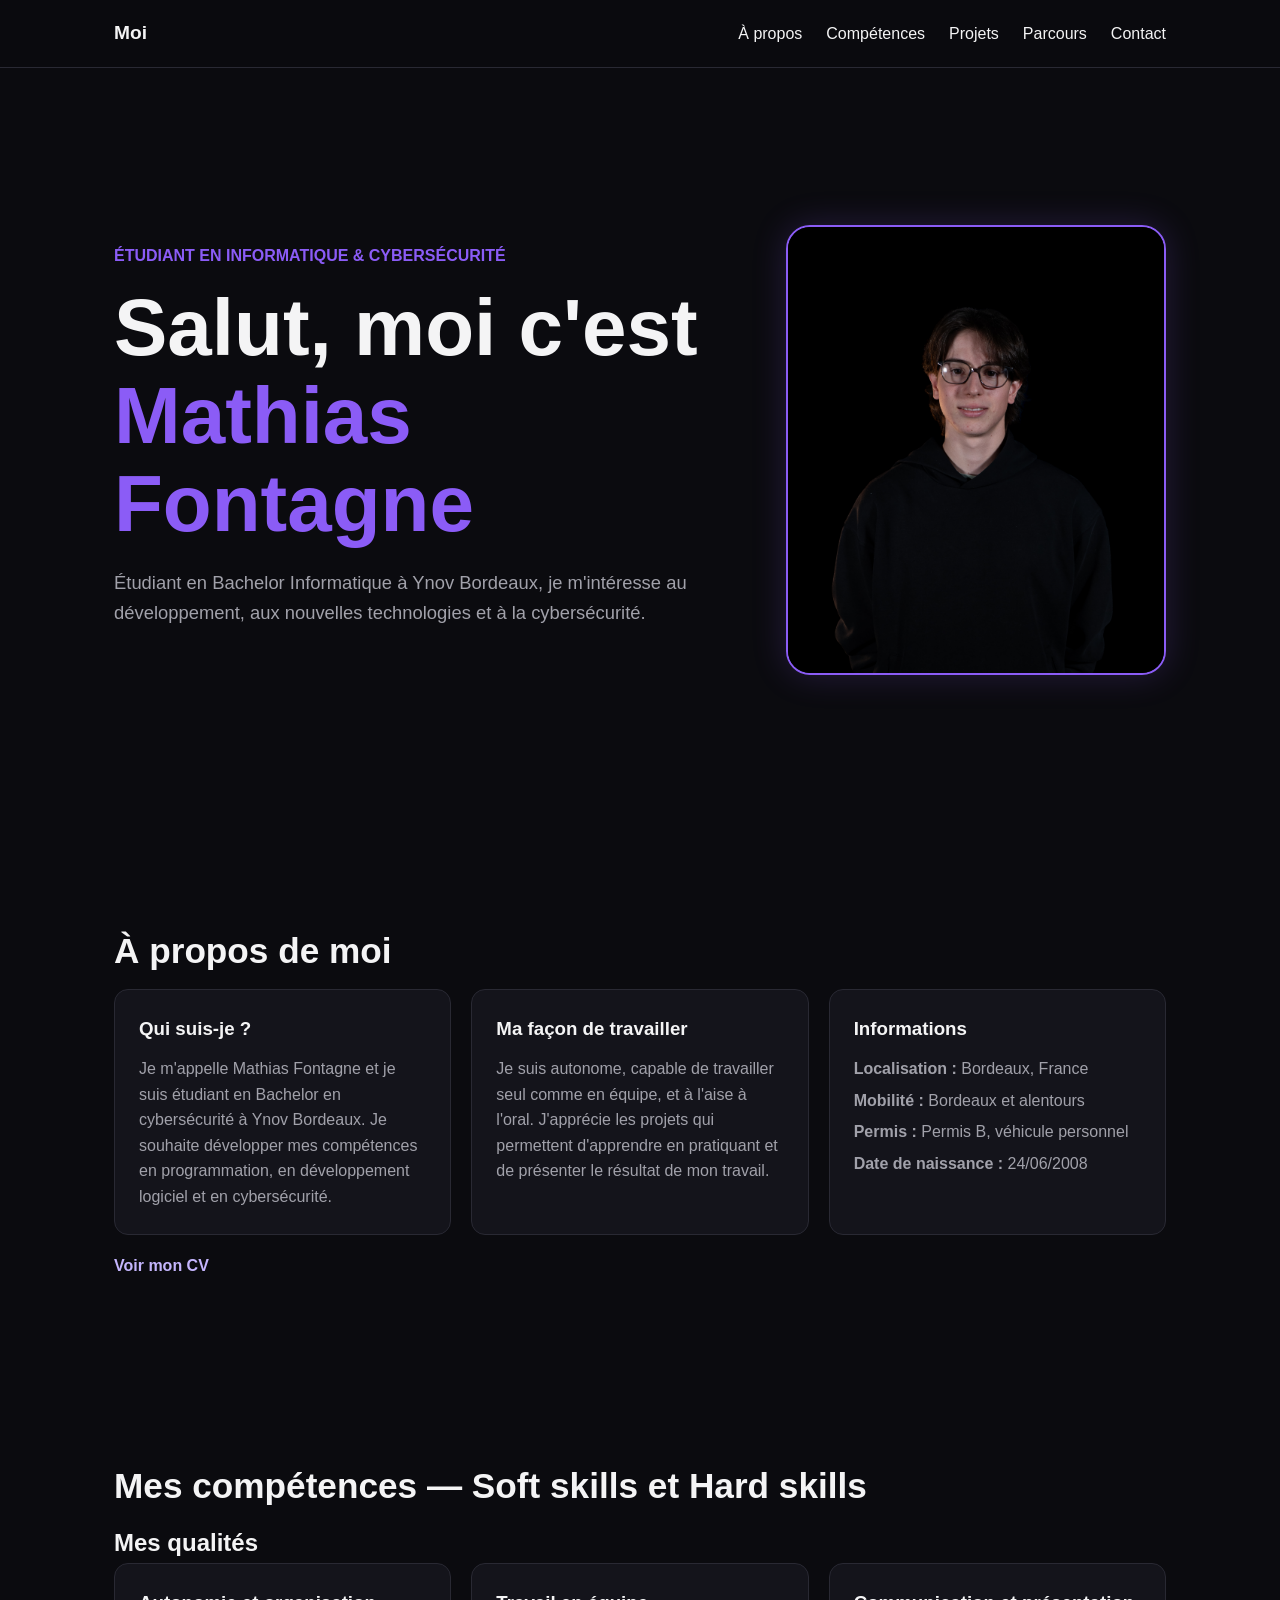
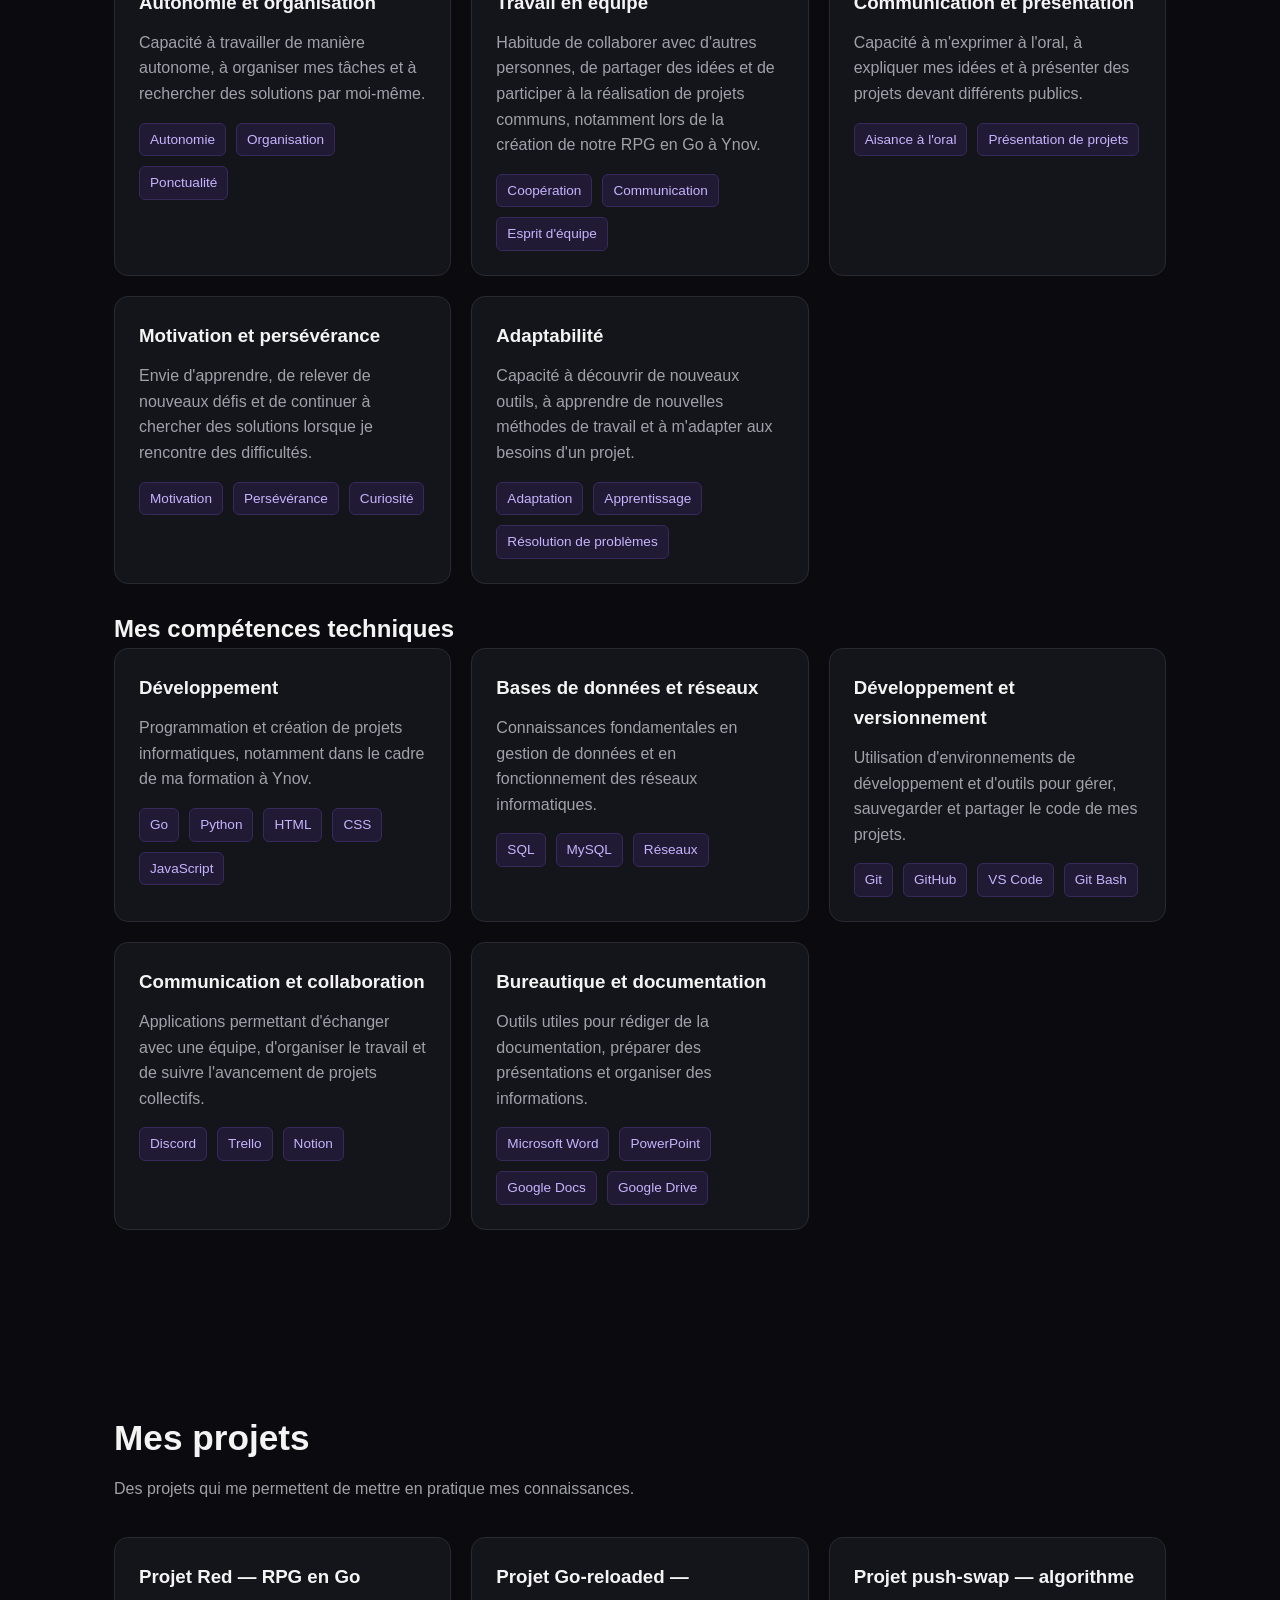
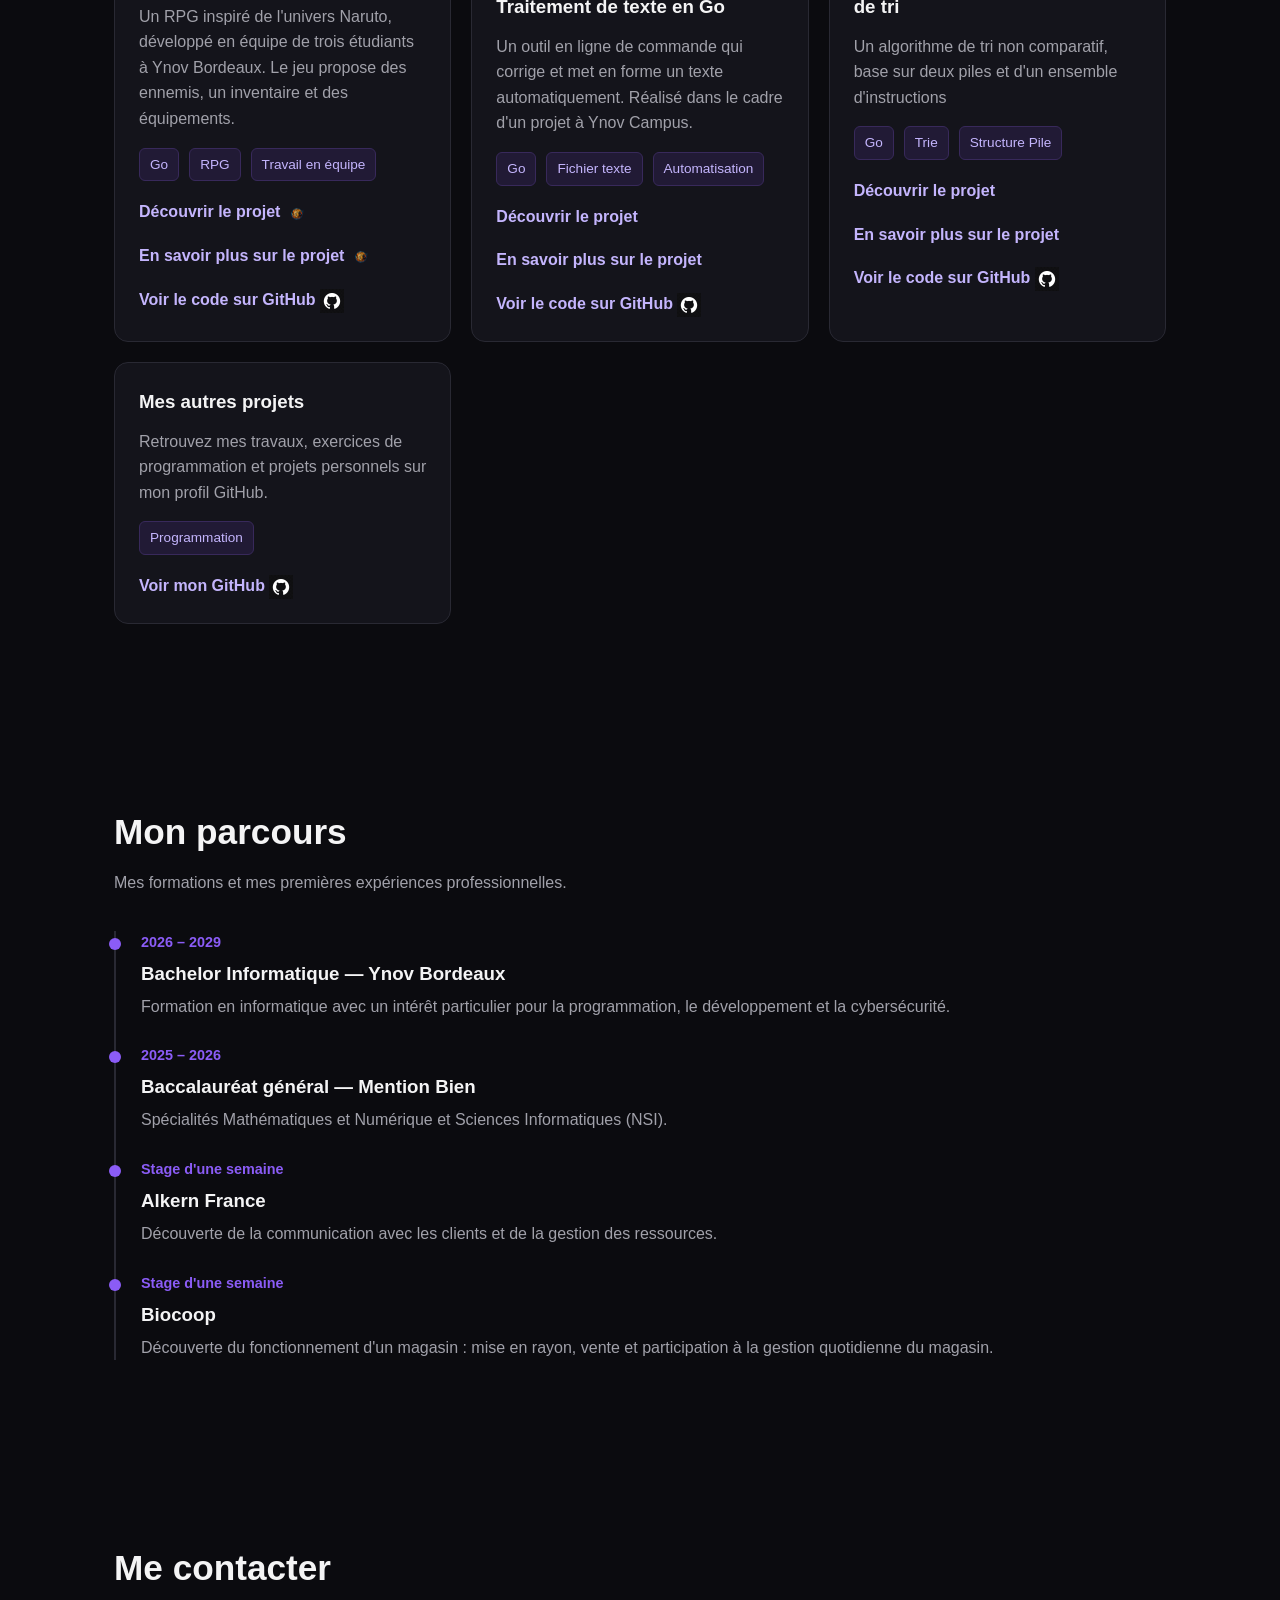
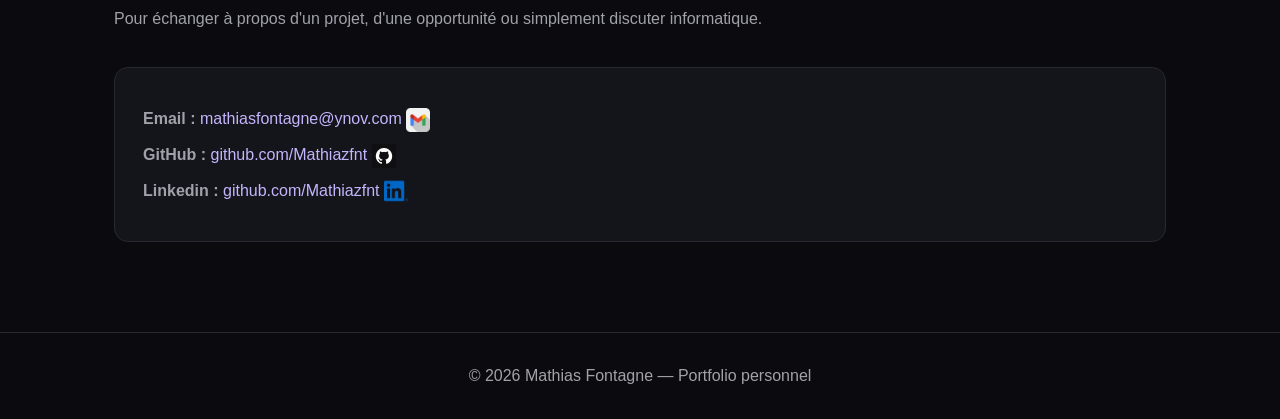
==== commit 3e8711db: "cest pas fini" ====
--- a/index.html
+++ b/index.html
@@ -44,7 +44,8 @@
     </div>
 
     <div class="hero-photo">
-        <img src="photo/photo_Mathias_FONTAGNE.jpg" alt="Photo de Mathias Fontagne">
+        <img src="photo/photo_Mathias_FONTAGNE.jpg" 
+        alt="Photo de Mathias Fontagne" class="">
     </div>
 </section>
 
@@ -82,7 +83,12 @@
                     <p><strong>Date de naissance :</strong> 24/06/2008</p>
                 </article>
             </div>
+                    <a href="pages_CV/CV_page.html" class="project-link">
+               Voir mon CV 
+        </a>
         </section>
+
+
 
         <!-- COMPÉTENCES -->
         <section id="competences">
@@ -330,6 +336,40 @@
                 </article>
 
                 <article class="card">
+                    <h3>Projet push-swap — algorithme de tri </h3>
+
+                    <p>
+                        Un algorithme de tri non comparatif, base sur deux piles et d'un ensemble d'instructions
+                    </p>
+
+                    <div class="tag-list">
+                        <span class="tag">Go</span>
+                        <span class="tag">Trie</span>
+                        <span class="tag">Structure Pile</span>
+                    </div>
+
+                    <a href="projets/push_swap/description_push-swap.html" class="project-link">
+                        Découvrir le projet
+                    </a>
+
+                    <br>
+
+                    <a href="projets/push_swap/detaille_push-swap.html" class="project-link">
+                      En savoir plus sur le projet
+                    </a>
+
+                    <br>
+                    
+                    <a href="https://github.com/Mathiazfnt/push-swap"
+                    class="project-link"
+                    target="_blank"
+                    rel="noopener noreferrer">
+                        Voir le code sur GitHub
+                        <img class="github-logo" src="photo/github-logo.png" alt="Logo de GitHub">
+                    </a>
+                </article>
+
+                <article class="card">
                     <h3>Mes autres projets</h3>
                     <p>
                         Retrouvez mes travaux, exercices de programmation
@@ -399,23 +439,7 @@
             </div>
         </section>
                 
-        <!-- CV -->
-        <section id="presentation">
-            <h2 class="section-title">Voir mon CV</h2>
-
-            <div class="card pdf-card presentation-card">
-                <div class="pdf-container">
-                    <iframe
-                        src="photo/CV_Mathias_Fontagne.png"
-                        title="Voir mon CV">
-                    </iframe>
-                </div>
-
-                <a class="button secondary" href="photo/CV_Mathias_Fontagne.png" download>
-                    Télécharger le CV
-                </a>
-            </div>
-        </section>
+
 
         <!-- CONTACT -->
         <section id="contact">
--- a/style.css
+++ b/style.css
@@ -628,3 +628,19 @@
         grid-template-columns: 1fr;
     }
 }
+
+
+.cv-image {
+    display: block;
+    max-width: 100%;
+    width: 800px;
+    height: auto;
+    margin: 0 auto 20px;
+}
+
+.center {
+    display: flex;
+    flex-direction: column;
+    align-items: center;
+    padding: 20px;
+}
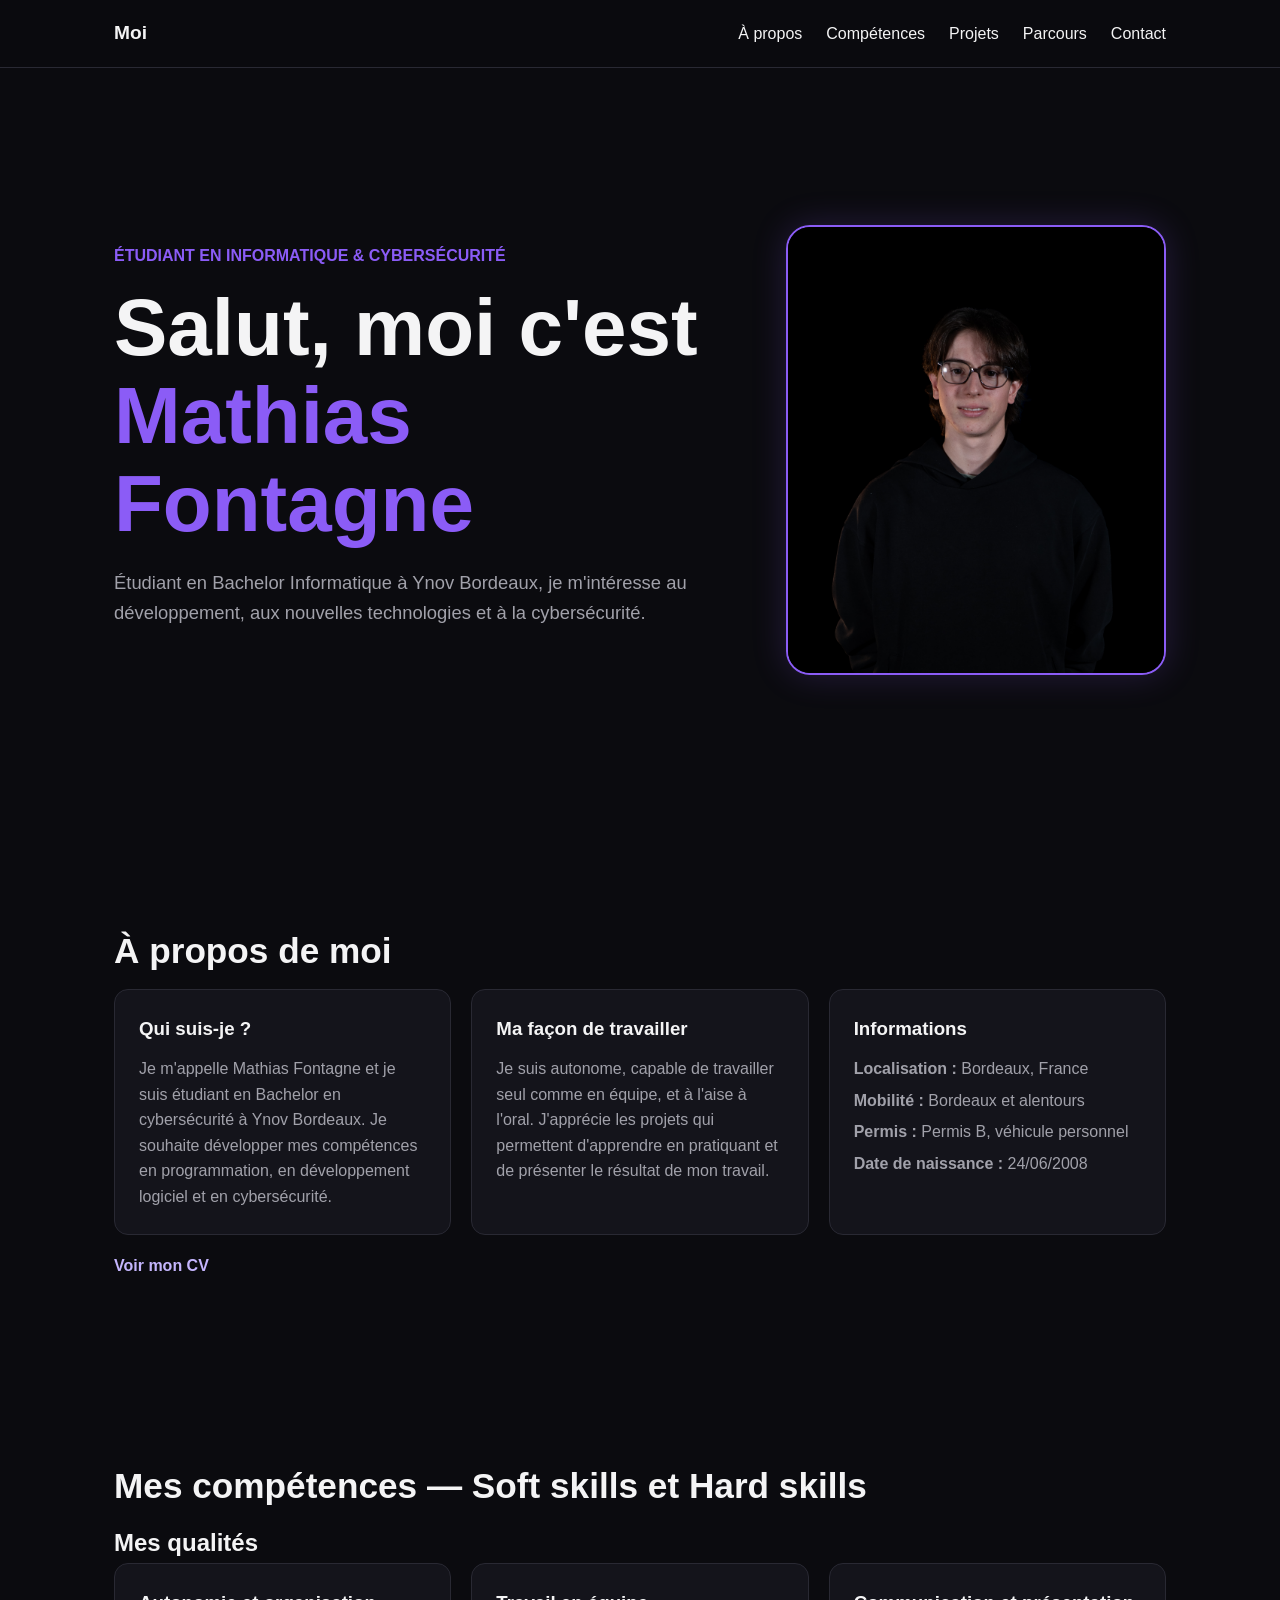
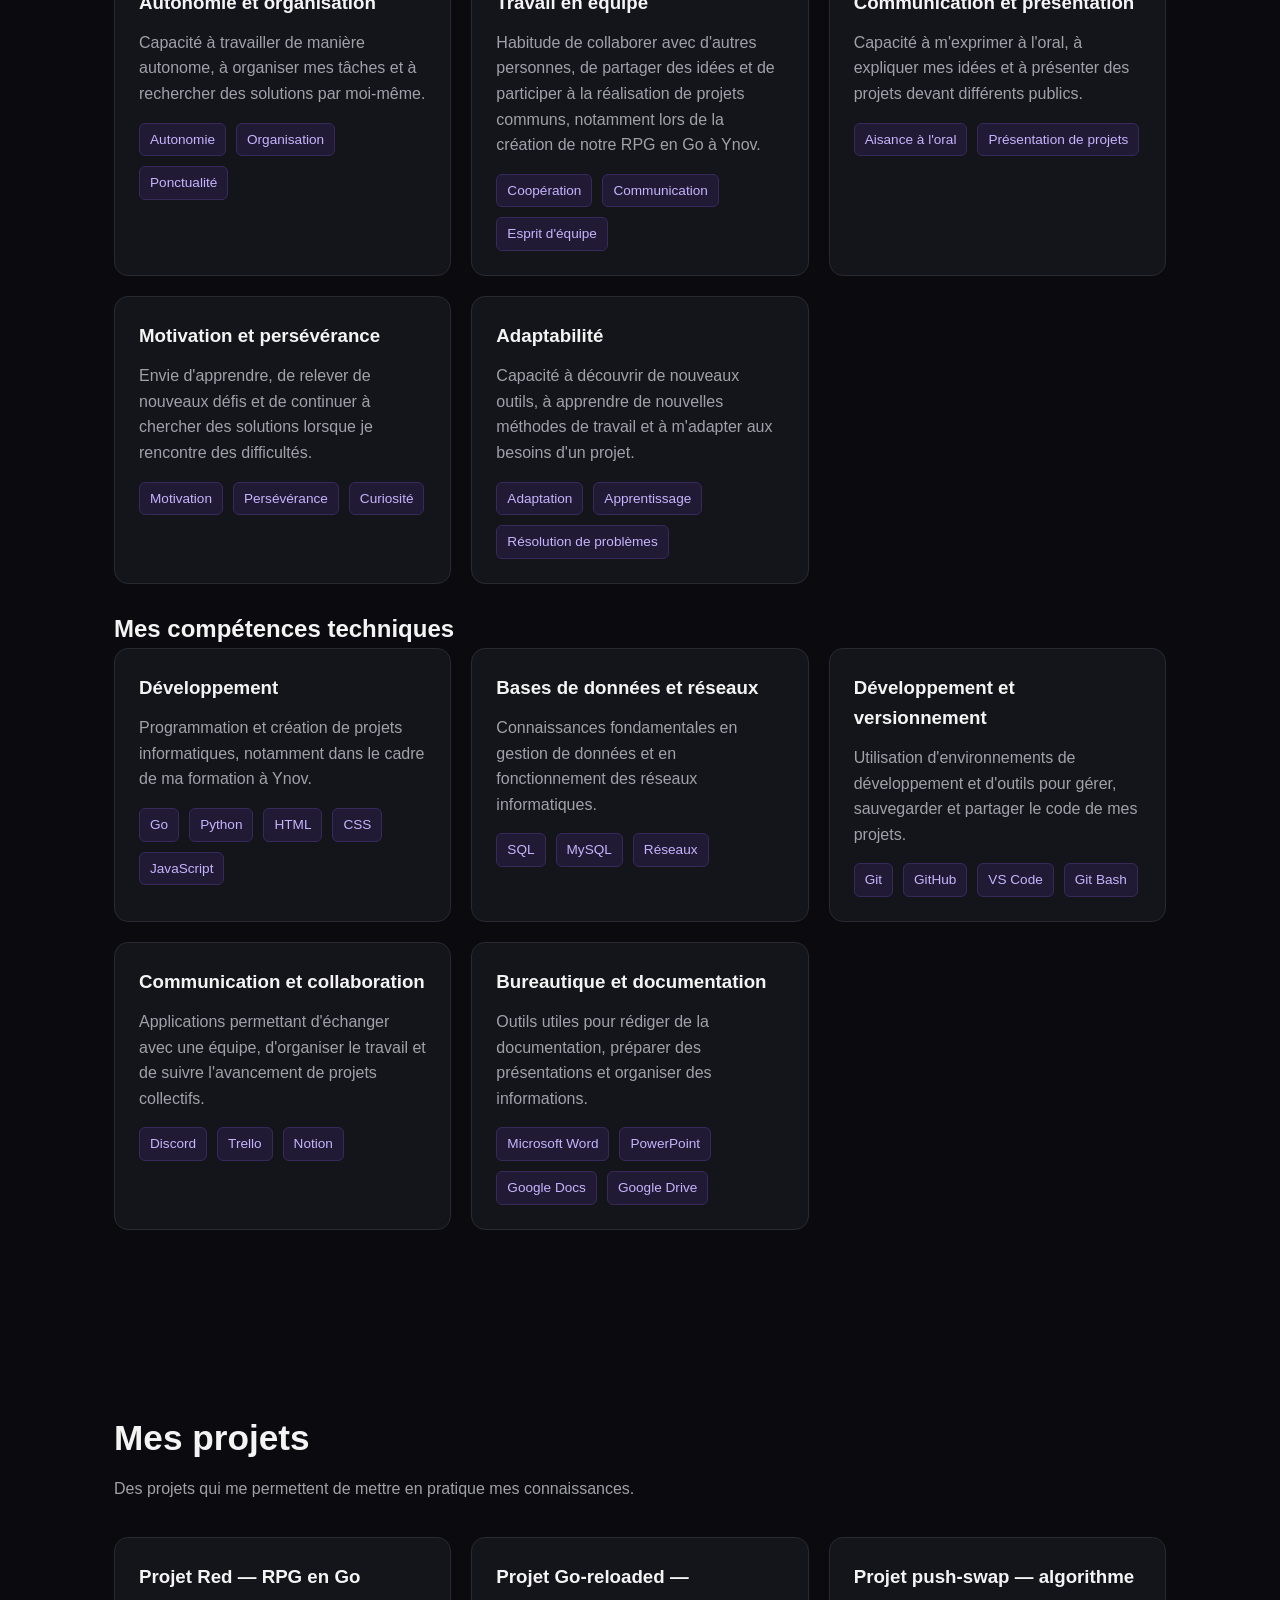
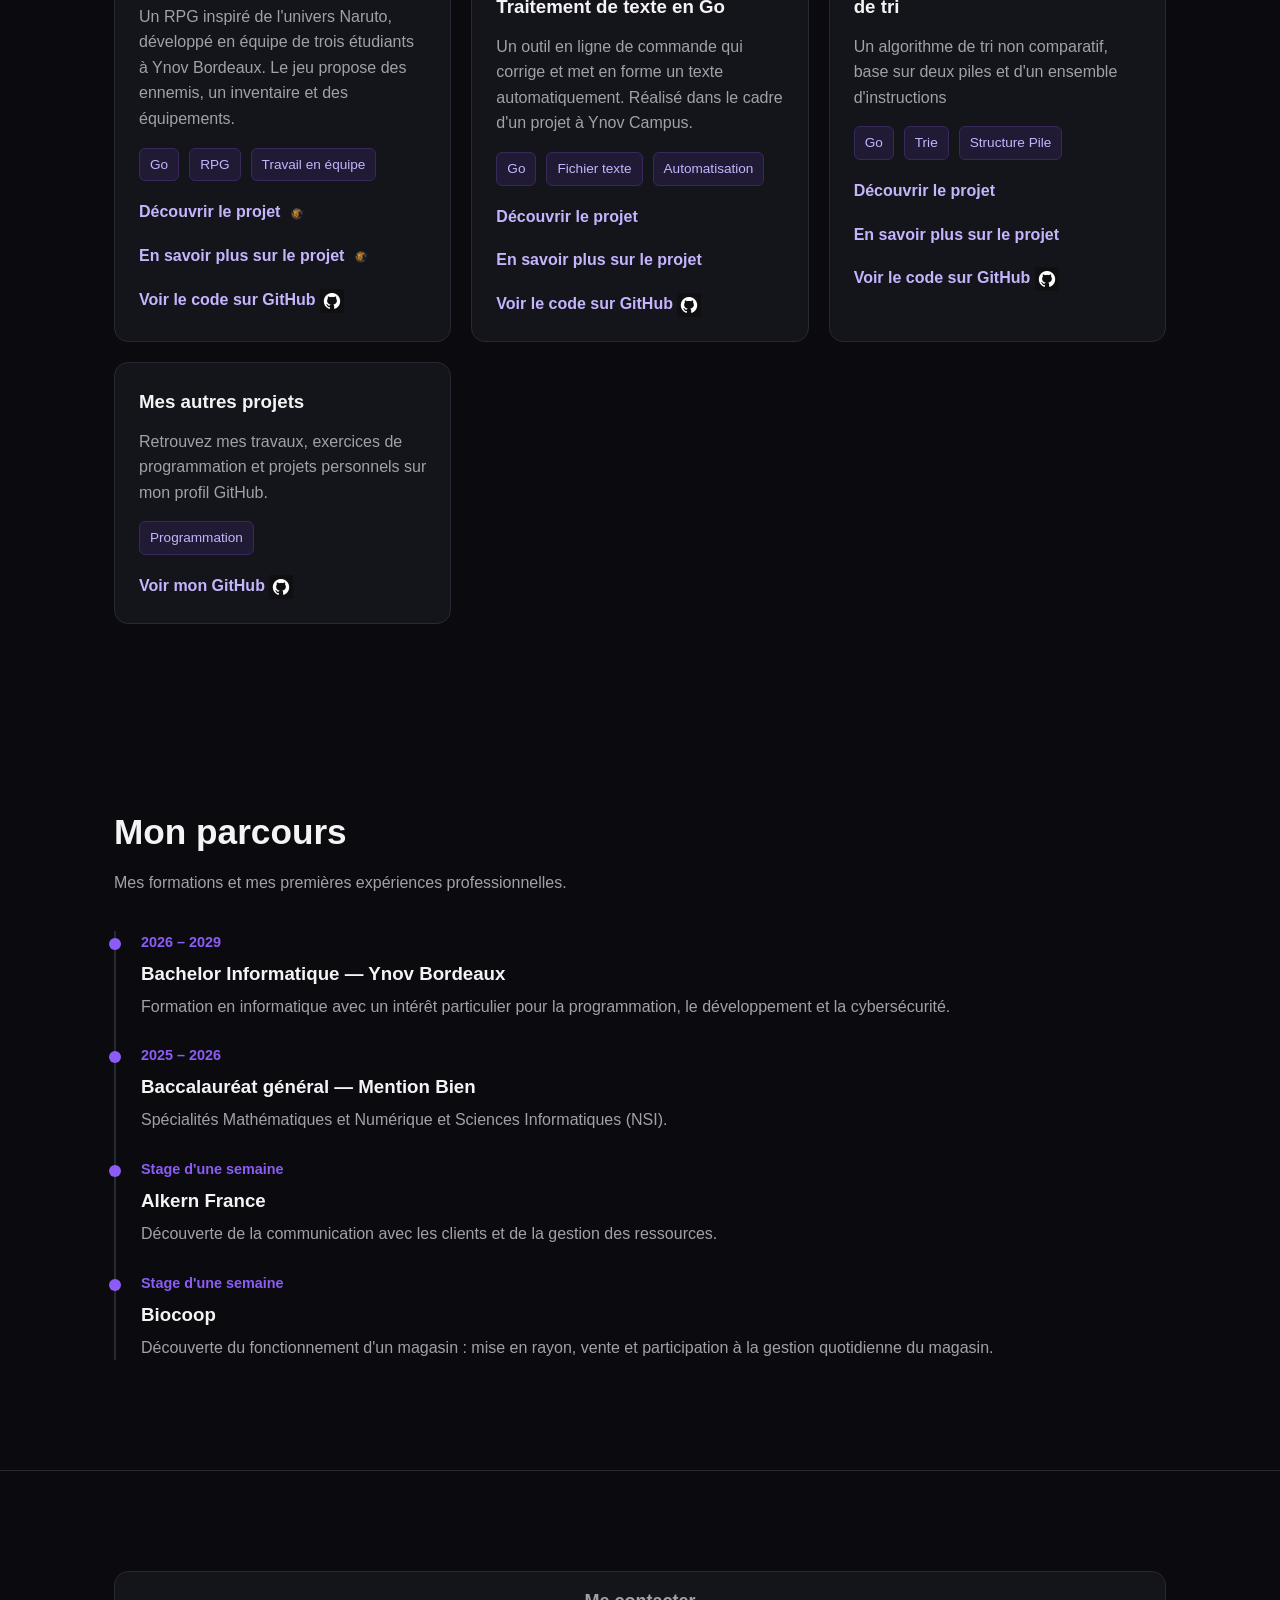
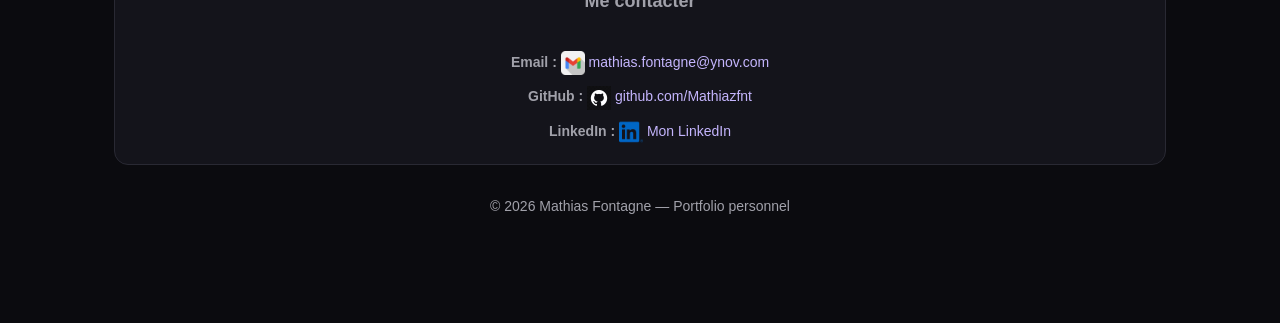
==== commit 7ba18309: "mise a jour" ====
--- a/index.html
+++ b/index.html
@@ -439,53 +439,11 @@
             </div>
         </section>
                 
-
-
-        <!-- CONTACT -->
-        <section id="contact">
-            <h2 class="section-title">Me contacter</h2>
-            <p class="section-description">
-                Pour échanger à propos d'un projet, d'une opportunité
-                ou simplement discuter informatique.
-            </p>
-
-            <div class="contact-card">
-                <p>
-                    <strong>Email :</strong>
-                    <a href="mailto:mathiasfontagne@ynov.com">
-                        mathiasfontagne@ynov.com 
-                        <img class="github-logo" src="photo/logo_email.png" alt="Logo Email">
-                    </a>
-                </p>
-
-                <p>
-                    <strong>GitHub :</strong>
-                    <a href="https://github.com/Mathiazfnt"
-                       target="_blank"
-                       rel="noopener noreferrer">
-                        github.com/Mathiazfnt
-                        <img class="github-logo" src="photo/github-logo.png" alt="Logo de GitHub">
-                    </a>
-                </p>
-
-                <p>
-                    <strong>Linkedin :</strong>
-                    <a href="www.linkedin.com/in/mathias-fontagné-271b53446"
-                       target="_blank"
-                       rel="noopener noreferrer">
-                        github.com/Mathiazfnt
-                        <img class="github-logo" src="photo/Logo_de_linkedin.png" alt="Logo de linkedin">
-                    </a>
-                </p>
-
-            </div>
-        </section>
-
-
-    </main>
-
-    <footer>
-        <p>© 2026 Mathias Fontagne — Portfolio personnel</p>
-    </footer>
+        </main>
+
+<div id="footer"></div>
+
+<script src="/script.js"></script>
+
 </body>
-</html>
+</html>
--- a/style.css
+++ b/style.css
@@ -643,4 +643,28 @@
     flex-direction: column;
     align-items: center;
     padding: 20px;
+}
+
+footer {
+    padding: 10px 20px;
+    margin-top: 20px;
+}
+
+footer .contact-card {
+    padding: 10px 15px;
+}
+
+footer p {
+    margin: 5px 0;
+    font-size: 14px;
+}
+
+footer img {
+    width: 16px;
+    height: 16px;
+}
+
+footer h2 {
+    font-size: 18px;
+    margin: 5px 0 10px;
 }
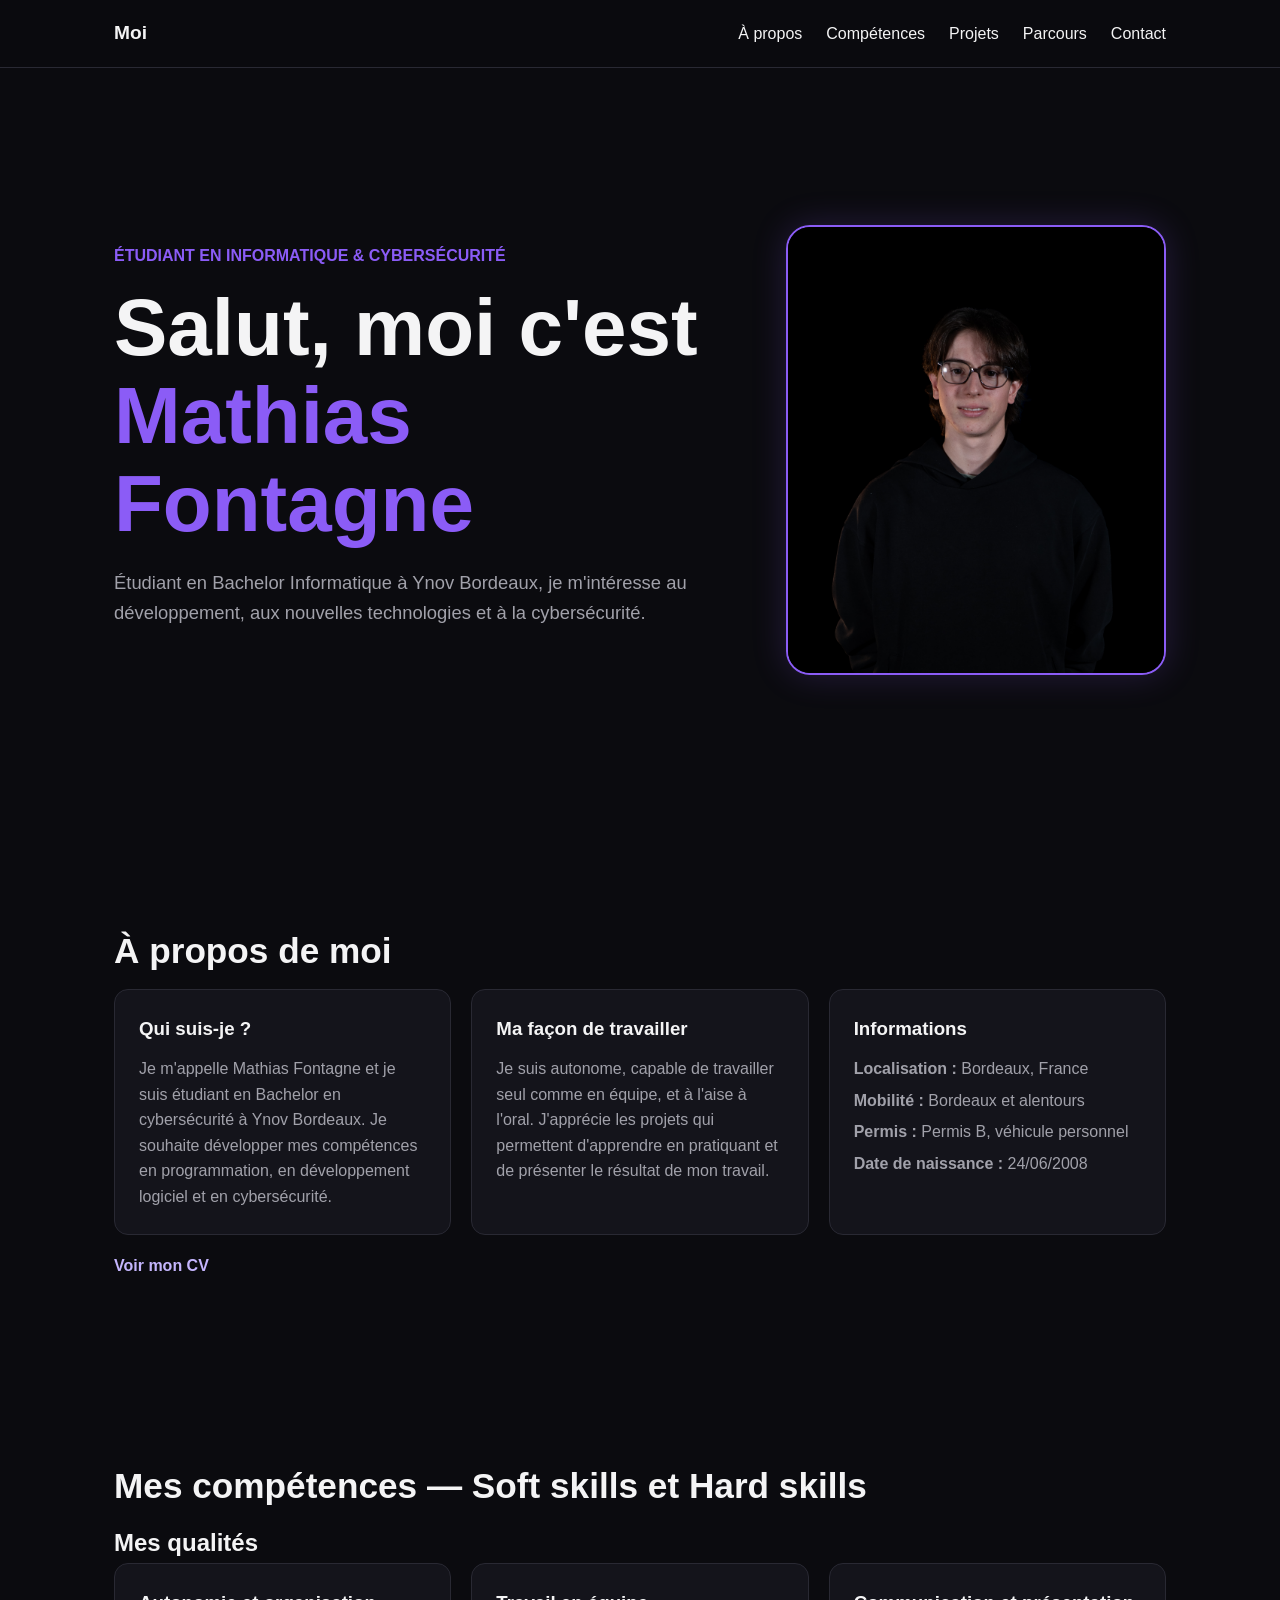
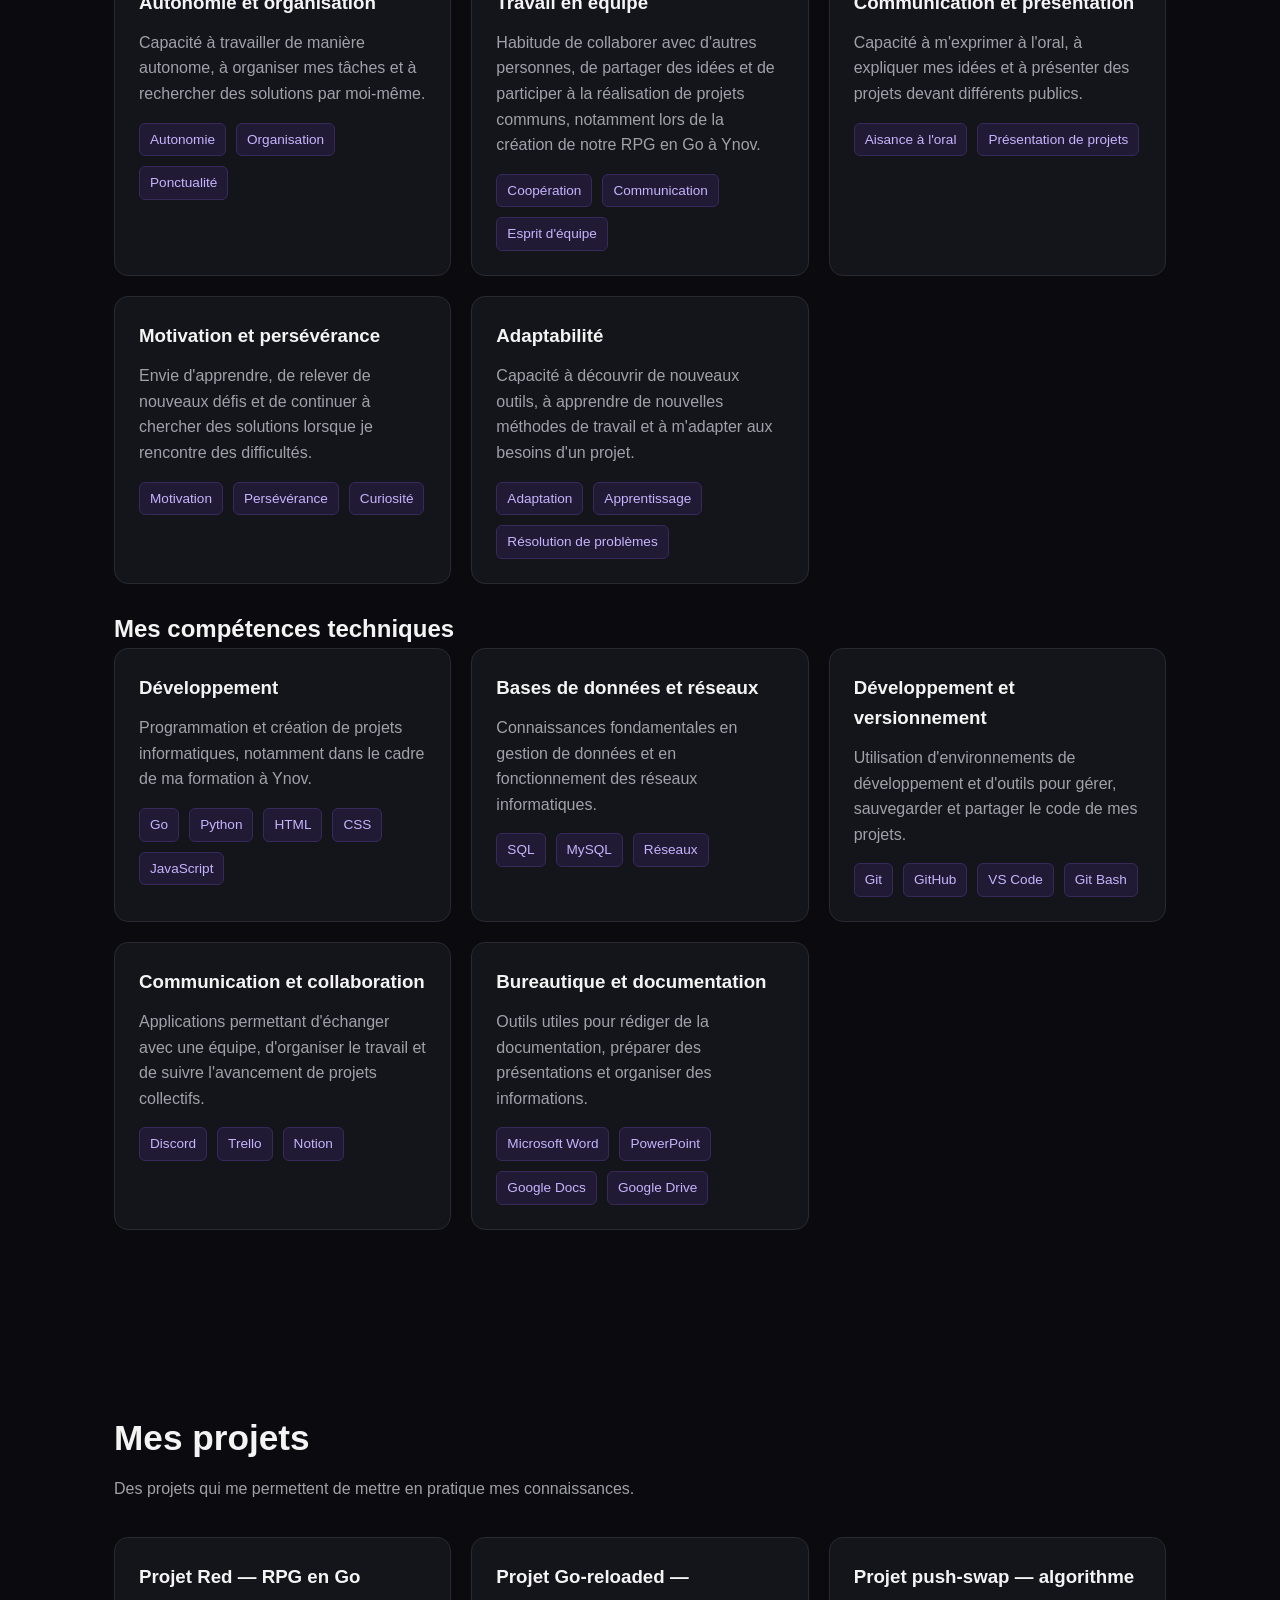
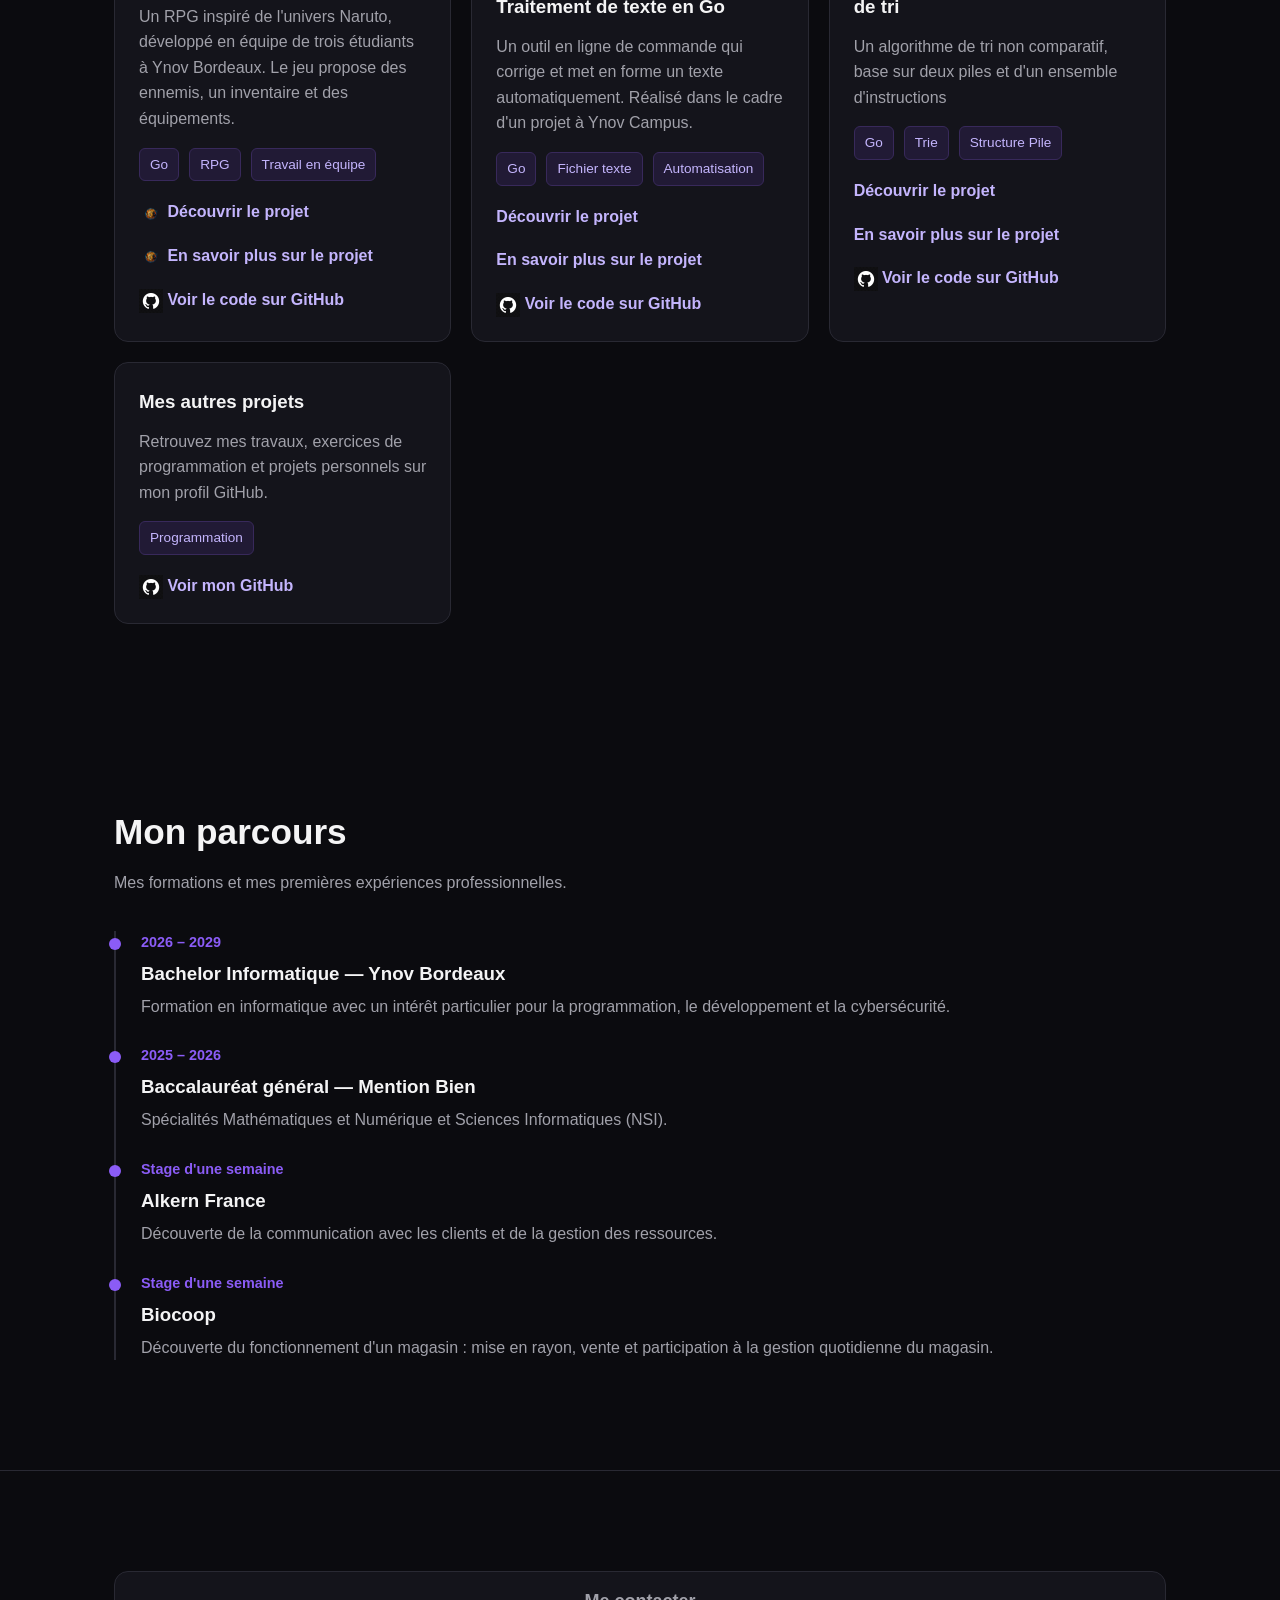
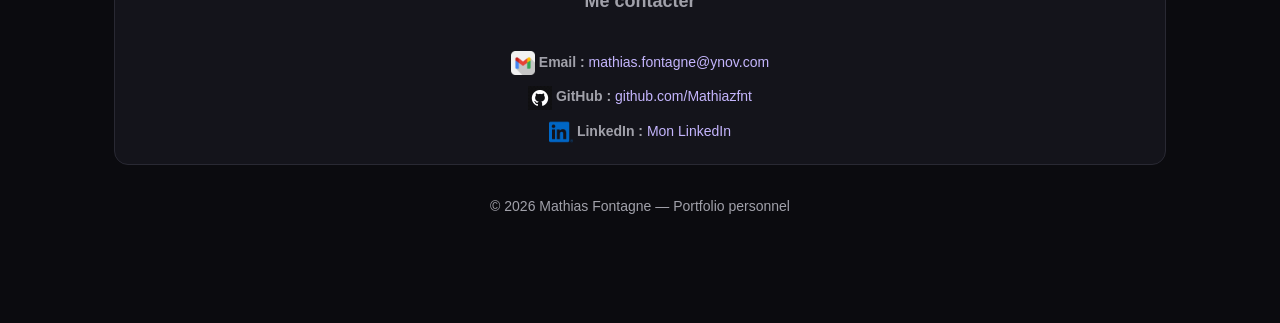
==== commit ea6ff65a: "footer ommun" ====
--- a/index.html
+++ b/index.html
@@ -49,7 +49,6 @@
     </div>
 </section>
 
-
         <!-- À PROPOS -->
         <section id="apropos">
             <h2 class="section-title">À propos de moi</h2>
@@ -283,15 +282,15 @@
                     </div>
 
                     <a href="projets/Red/description_red.html" class="project-link">
+                        <img class="github-logo" src="photo/logo_ninja.png" alt="Logo du projet">
                         Découvrir le projet
-                        <img class="github-logo" src="photo/logo_ninja.png" alt="Logo du projet">
                     </a>
 
                     <br>
 
                     <a href="projets/Red/detaille_red.html" class="project-link">
+                      <img class="github-logo" src="photo/logo_ninja.png" alt="Logo du projet">
                       En savoir plus sur le projet
-                      <img class="github-logo" src="photo/logo_ninja.png" alt="Logo du projet">
                     </a>
 
                     <br>
@@ -300,8 +299,8 @@
                     class="project-link"
                     target="_blank"
                     rel="noopener noreferrer">
+                        <img class="github-logo" src="photo/github-logo.png" alt="Logo de GitHub">
                         Voir le code sur GitHub
-                        <img class="github-logo" src="photo/github-logo.png" alt="Logo de GitHub">
                     </a>
                 </article>
 
@@ -330,8 +329,8 @@
                     class="project-link"
                     target="_blank"
                     rel="noopener noreferrer">
+                        <img class="github-logo" src="photo/github-logo.png" alt="Logo de GitHub">
                         Voir le code sur GitHub
-                        <img class="github-logo" src="photo/github-logo.png" alt="Logo de GitHub">
                     </a>
                 </article>
 
@@ -364,8 +363,8 @@
                     class="project-link"
                     target="_blank"
                     rel="noopener noreferrer">
+                        <img class="github-logo" src="photo/github-logo.png" alt="Logo de GitHub">
                         Voir le code sur GitHub
-                        <img class="github-logo" src="photo/github-logo.png" alt="Logo de GitHub">
                     </a>
                 </article>
 
@@ -384,8 +383,8 @@
                        class="project-link"
                        target="_blank"
                        rel="noopener noreferrer">
-                        Voir mon GitHub 
                         <img class="github-logo" src="photo/github-logo.png" alt="Logo de GitHub">
+                        Voir mon GitHub
                     </a>
                 </article>
             </div>
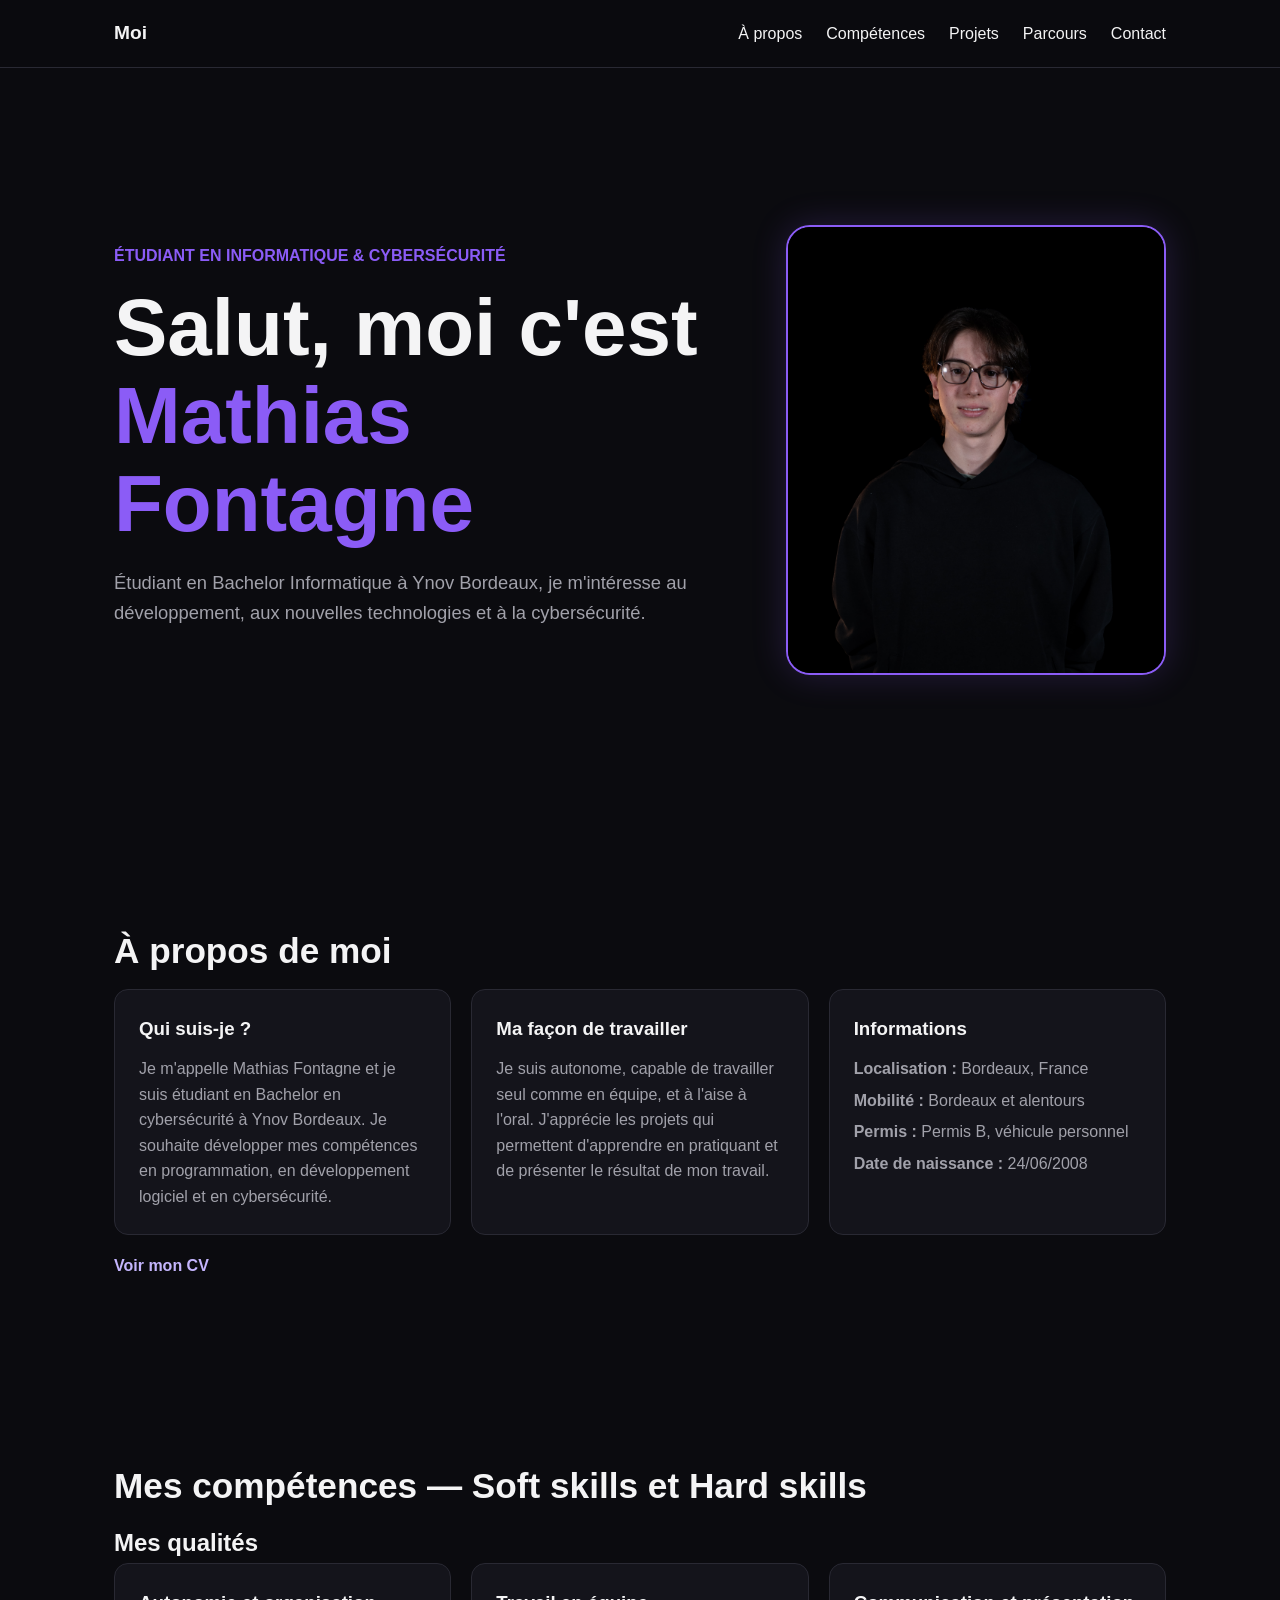
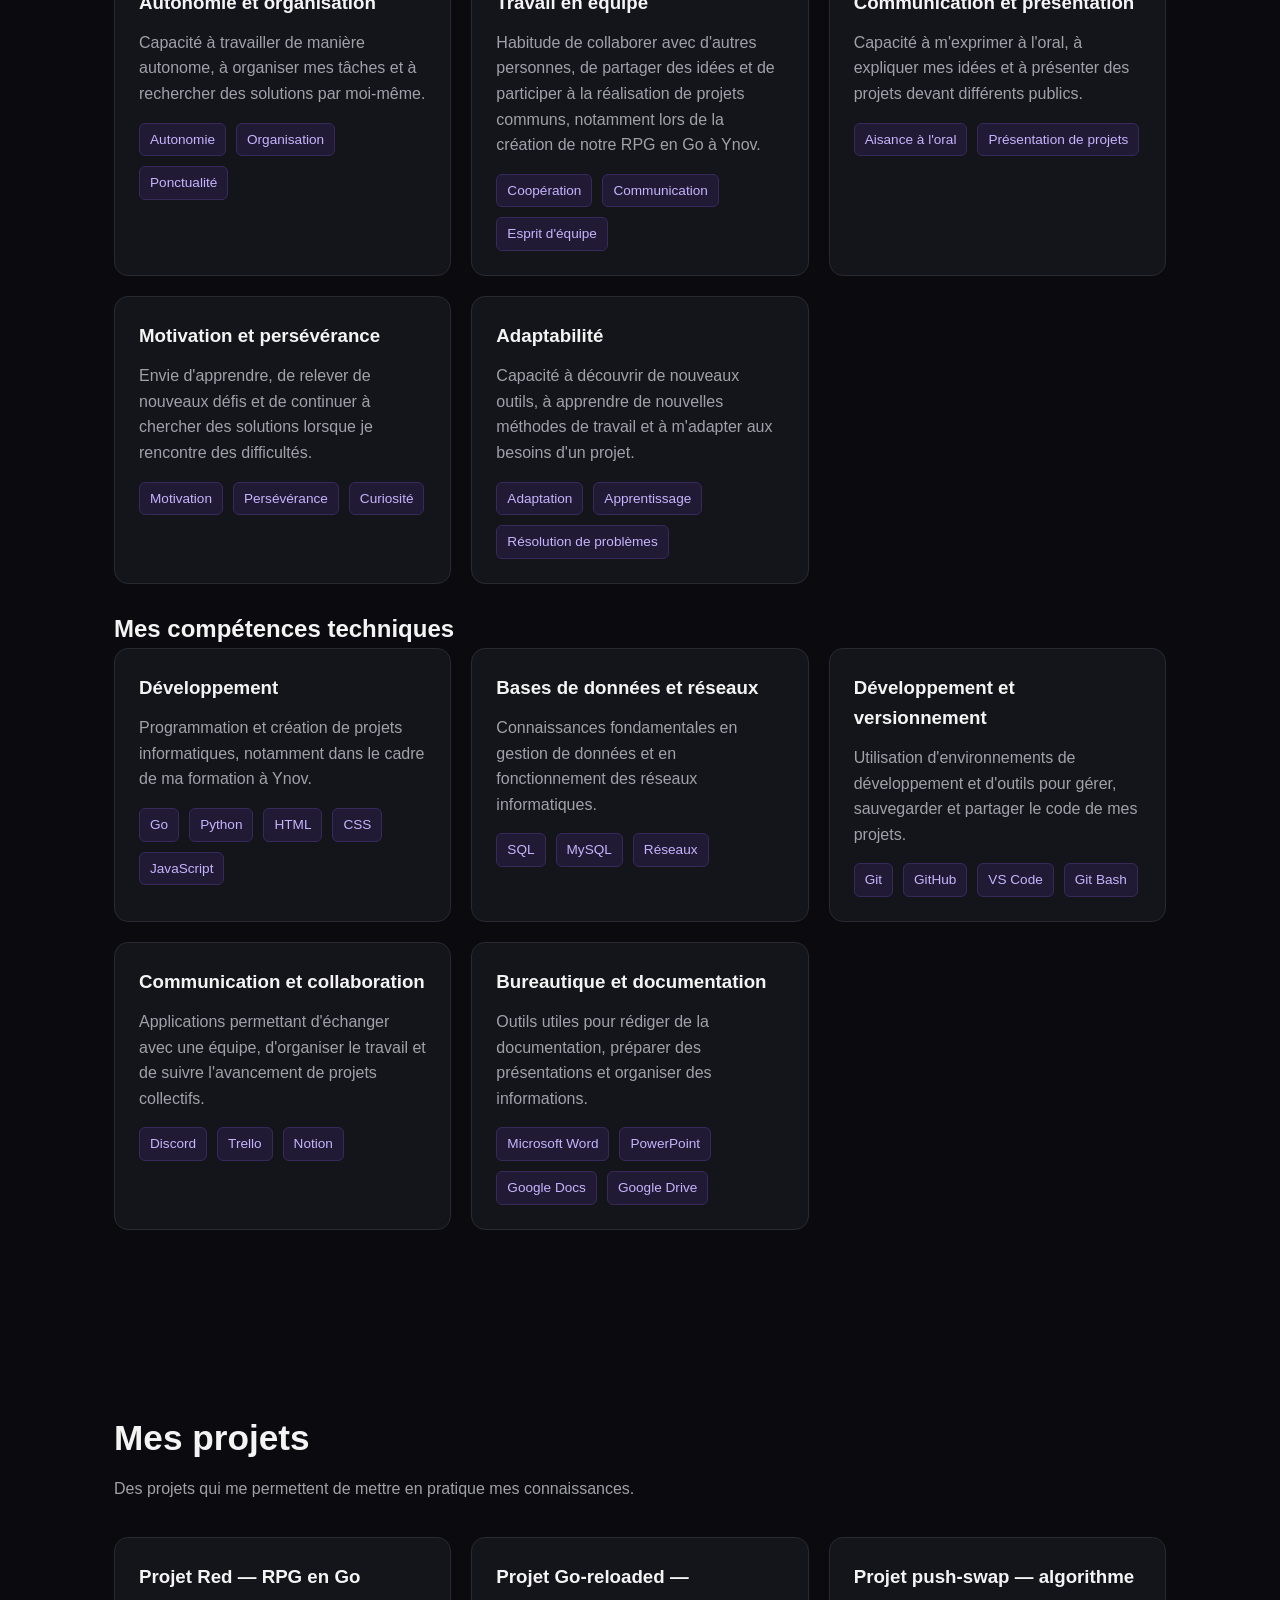
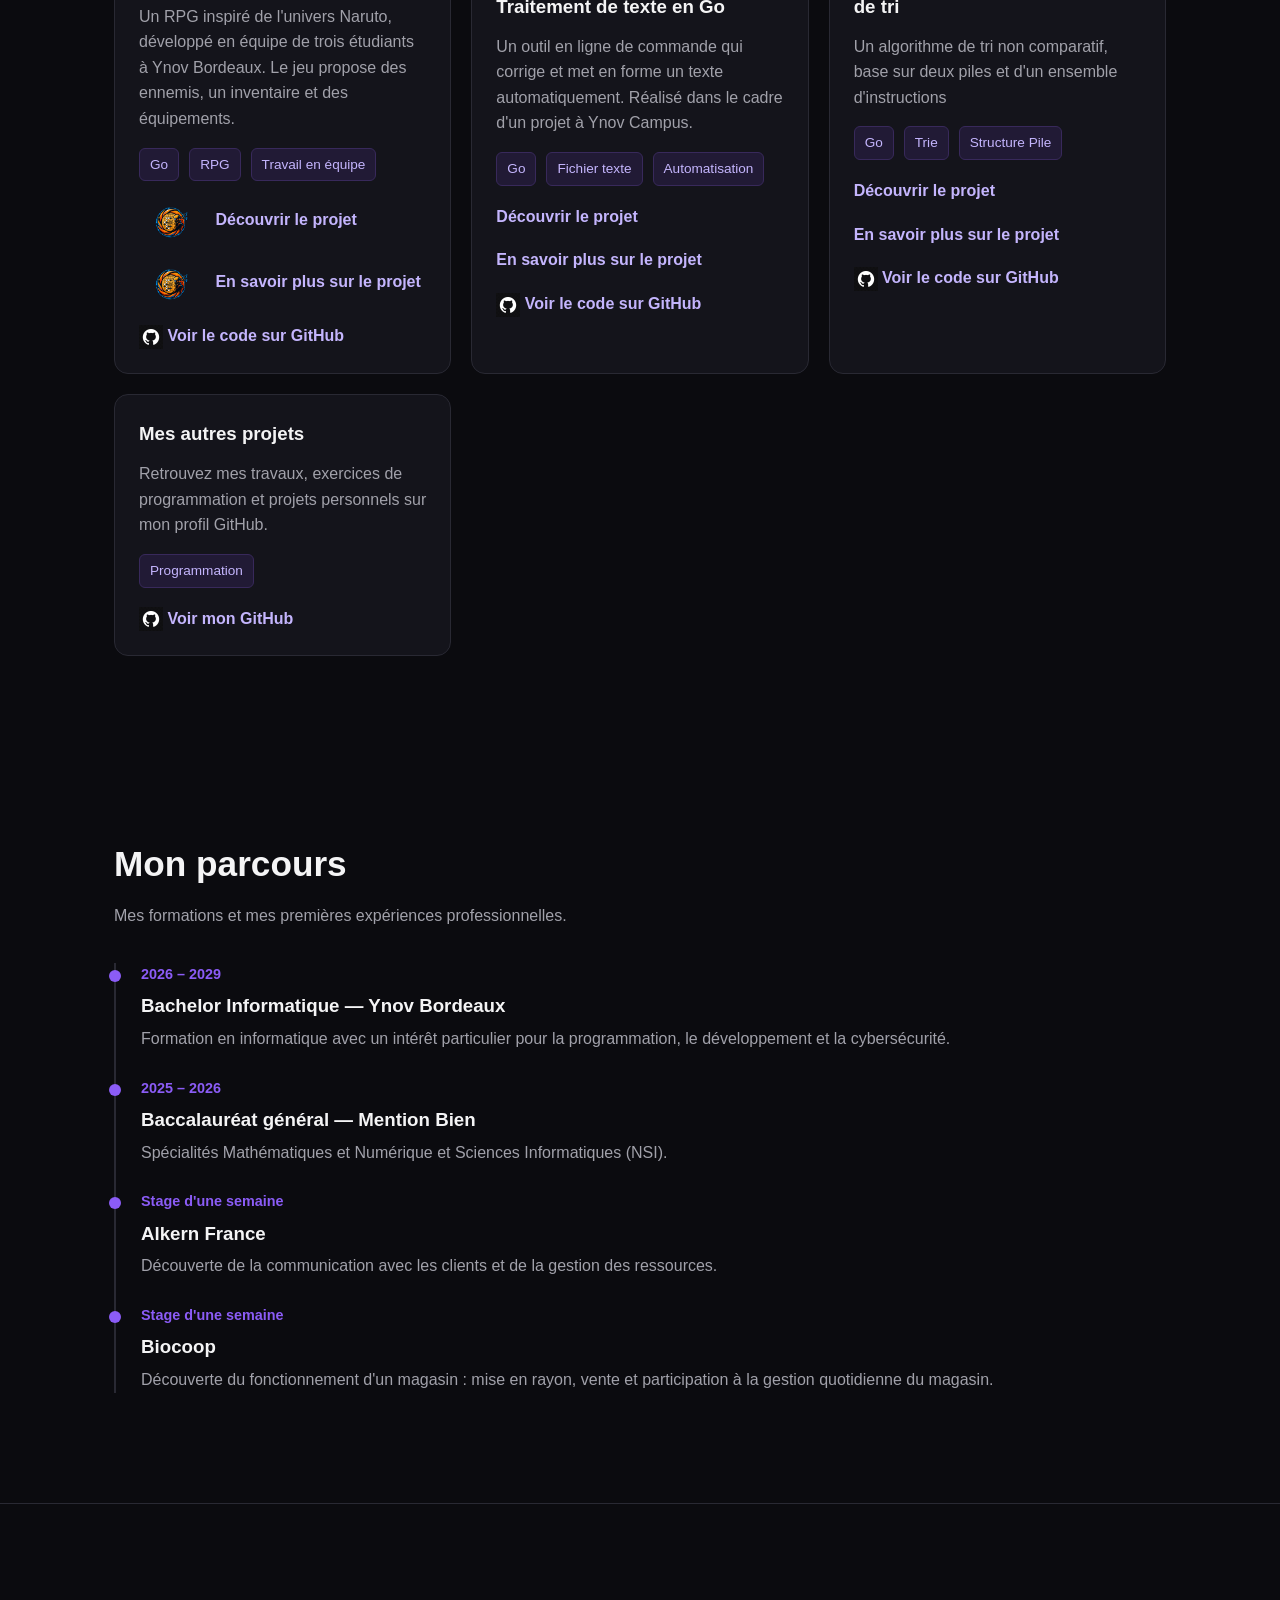
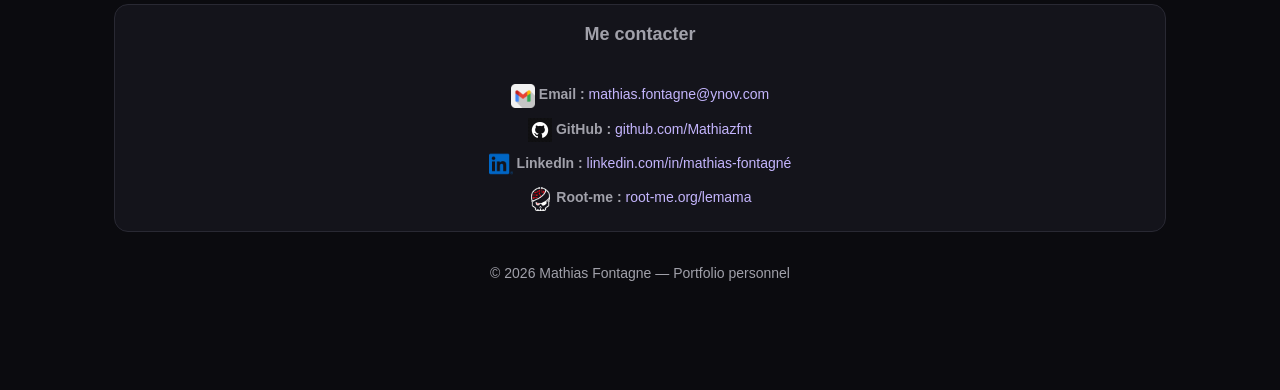
==== commit 63109473: "." ====
--- a/index.html
+++ b/index.html
@@ -282,14 +282,14 @@
                     </div>
 
                     <a href="projets/Red/description_red.html" class="project-link">
-                        <img class="github-logo" src="photo/logo_ninja.png" alt="Logo du projet">
+                        <img class="red-project-logo" src="photo/logo_ninja.png" alt="Logo du projet RED">
                         Découvrir le projet
                     </a>
 
                     <br>
 
                     <a href="projets/Red/detaille_red.html" class="project-link">
-                      <img class="github-logo" src="photo/logo_ninja.png" alt="Logo du projet">
+                      <img class="red-project-logo" src="photo/logo_ninja.png" alt="Logo du projet RED">
                       En savoir plus sur le projet
                     </a>
 
@@ -440,9 +440,48 @@
                 
         </main>
 
-<div id="footer"></div>
-
-<script src="/script.js"></script>
+<footer>
+    <section id="contact">
+        <div class="contact-card">
+            <h2 class="section-description">Me contacter</h2>
+
+            <p>
+                <img class="github-logo" src="photo/logo_email.png" alt="Logo Email">
+                <strong>Email :</strong>
+                <a href="mailto:mathias.fontagne@ynov.com">
+                    mathias.fontagne@ynov.com
+                </a>
+            </p>
+
+            <p>
+                <img class="github-logo" src="photo/github-logo.png" alt="Logo GitHub">
+                <strong>GitHub :</strong>
+                <a href="https://github.com/Mathiazfnt" target="_blank">
+                    github.com/Mathiazfnt
+                </a>
+            </p>
+
+            <p>
+                <img class="github-logo" src="photo/Logo_de_linkedin.png" alt="Logo LinkedIn">
+                <strong>LinkedIn :</strong>
+                <a href="https://www.linkedin.com/in/mathias-fontagn%C3%A9-271b53446" target="_blank">
+                    linkedin.com/in/mathias-fontagné
+                </a>
+            </p>
+
+            <p>
+                <img class="github-logo" src="photo/101px-Root-me-logo.png" alt="Logo Root-me">
+                <strong>Root-me :</strong>
+                <a href="https://www.root-me.org/lemama" target="_blank">
+                    root-me.org/lemama
+                </a>
+            </p>
+        </div>
+
+        <br>
+        <p>© 2026 Mathias Fontagne — Portfolio personnel</p>
+    </section>
+</footer>
 
 </body>
 </html>
--- a/style.css
+++ b/style.css
@@ -162,6 +162,14 @@
     object-fit: contain;
     vertical-align: middle;
     flex: 0 0 24px;
+}
+
+.red-project-logo {
+    width: 64px;
+    height: 44px;
+    margin-right: 8px;
+    object-fit: contain;
+    vertical-align: middle;
 }
 
 .button:hover {
@@ -371,17 +379,42 @@
 .project-hero {
     min-height: 65vh;
     display: flex;
-    flex-direction: column;
+    flex-direction: row;
     justify-content: center;
-    align-items: flex-start;
+    align-items: center;
+    gap: 50px;
 }
 
 .project-hero p {
     max-width: 750px;
 }
 
+.project-hero-photo {
+    flex: 0 0 380px;
+    width: 380px;
+    height: 380px;
+}
+
+.project-hero-photo img {
+    object-fit: cover;
+}
+
 .project-hero .buttons {
     margin-top: 10px;
+}
+
+@media (max-width: 750px) {
+    .project-hero {
+        flex-direction: column;
+        align-items: flex-start;
+    }
+
+    .project-hero-photo {
+        flex: none;
+        width: 100%;
+        max-width: 380px;
+        align-self: center;
+    }
 }
 
 
@@ -450,6 +483,8 @@
     margin: 0;
     font-size: 1.55rem;
     white-space: nowrap;
+    display: flex;
+    align-items: center;
 }
 
 .reloaded-links {
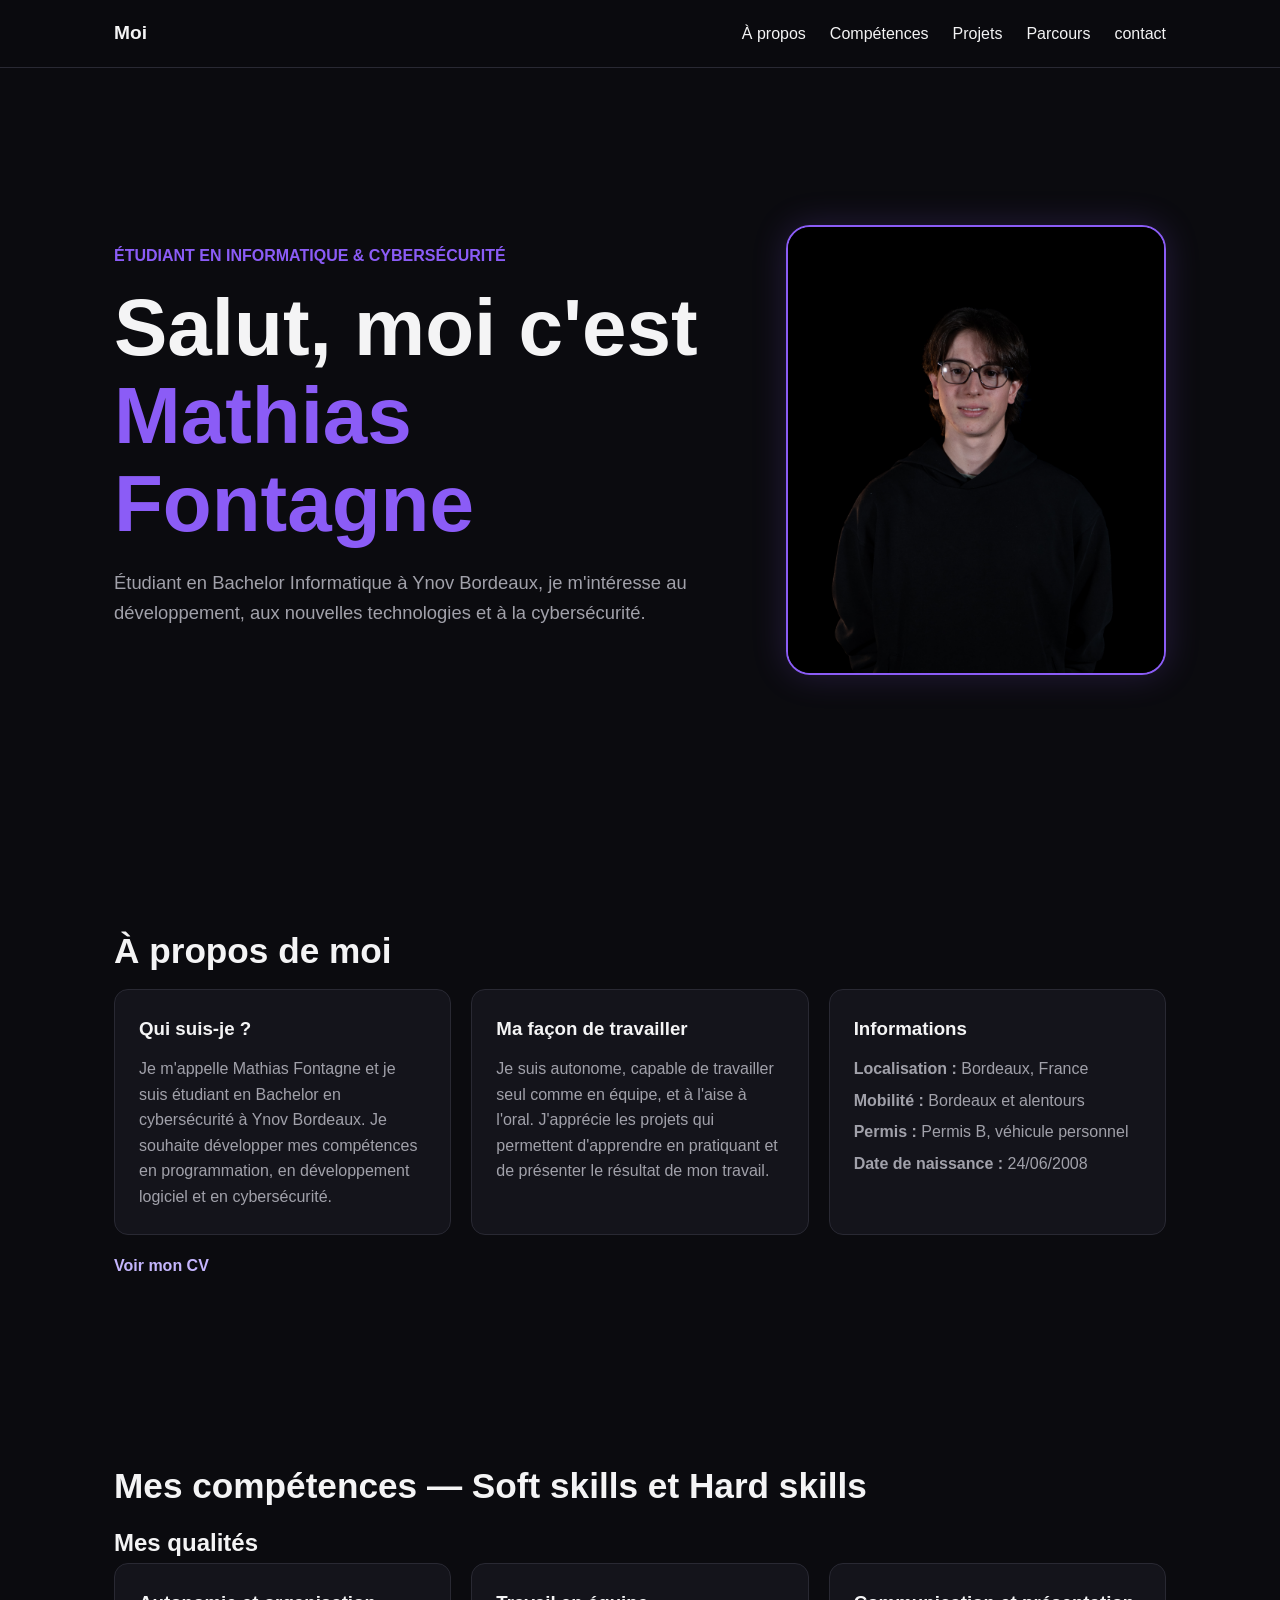
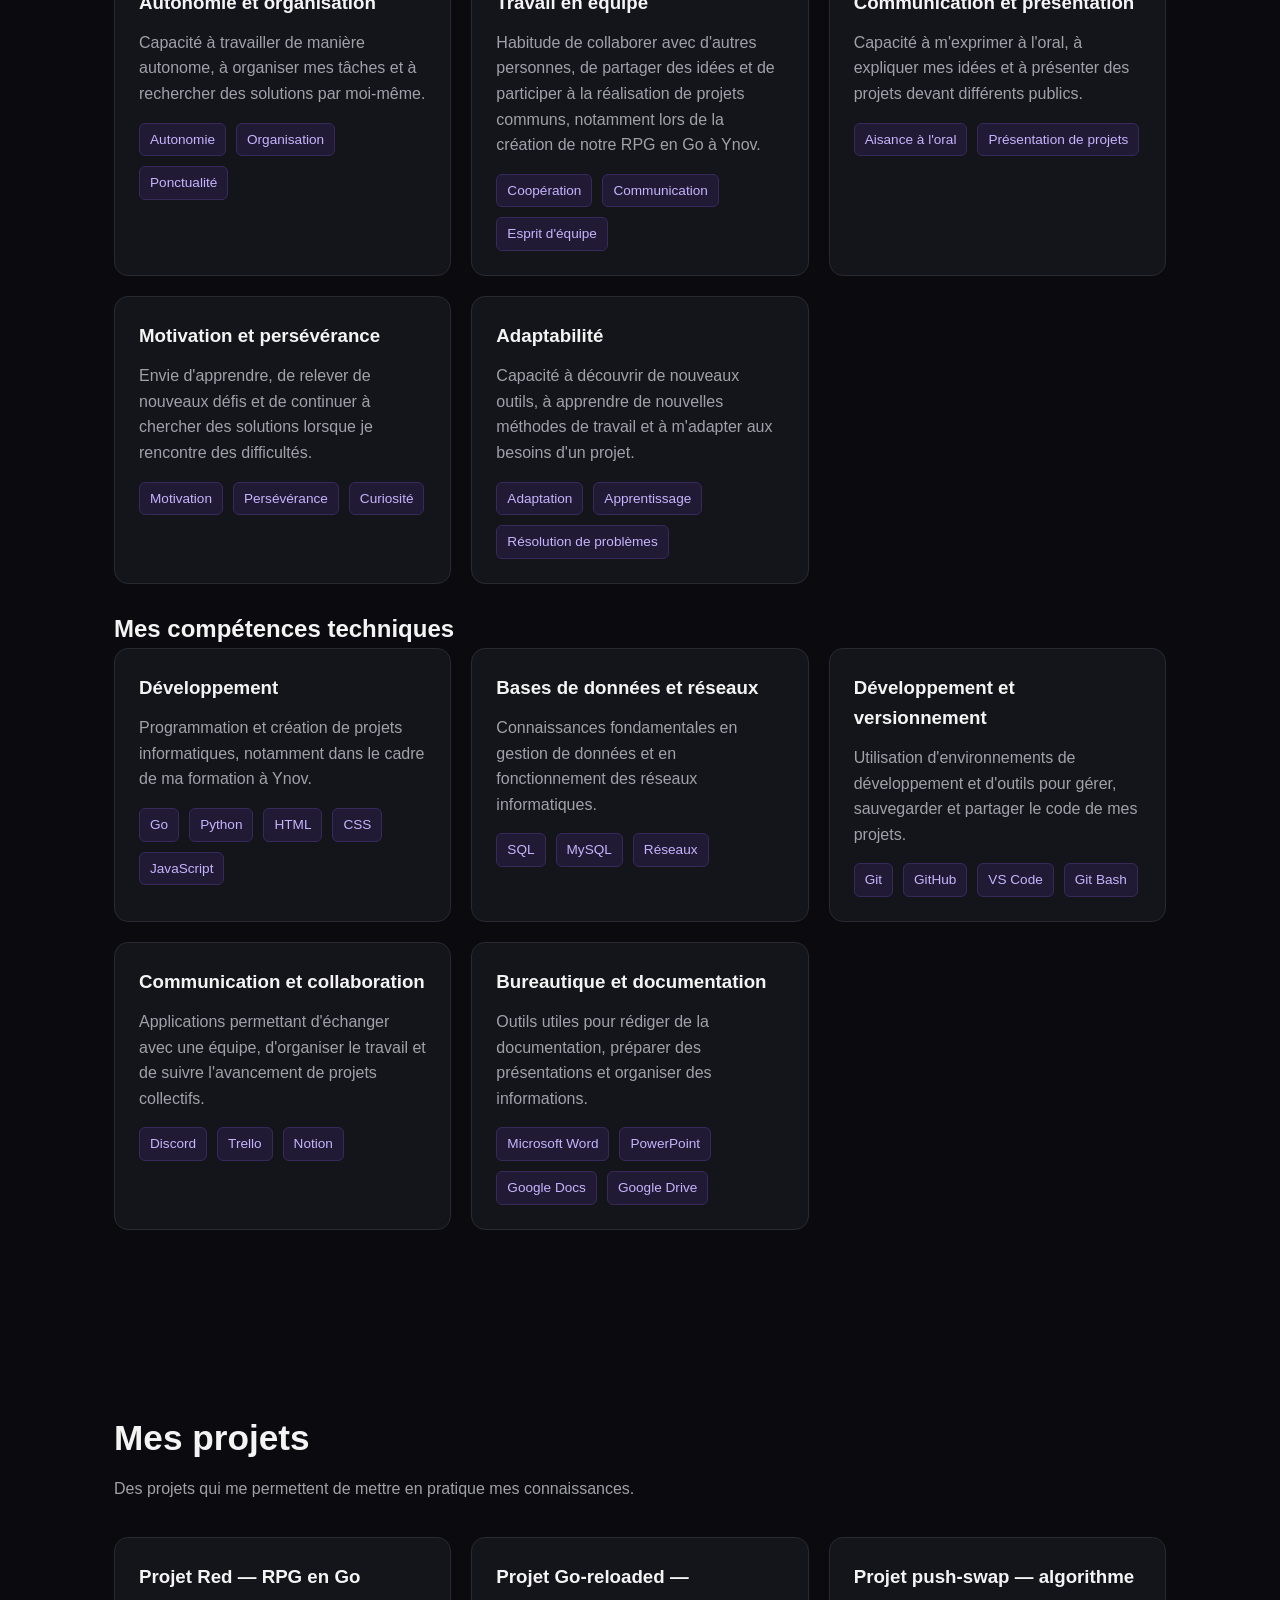
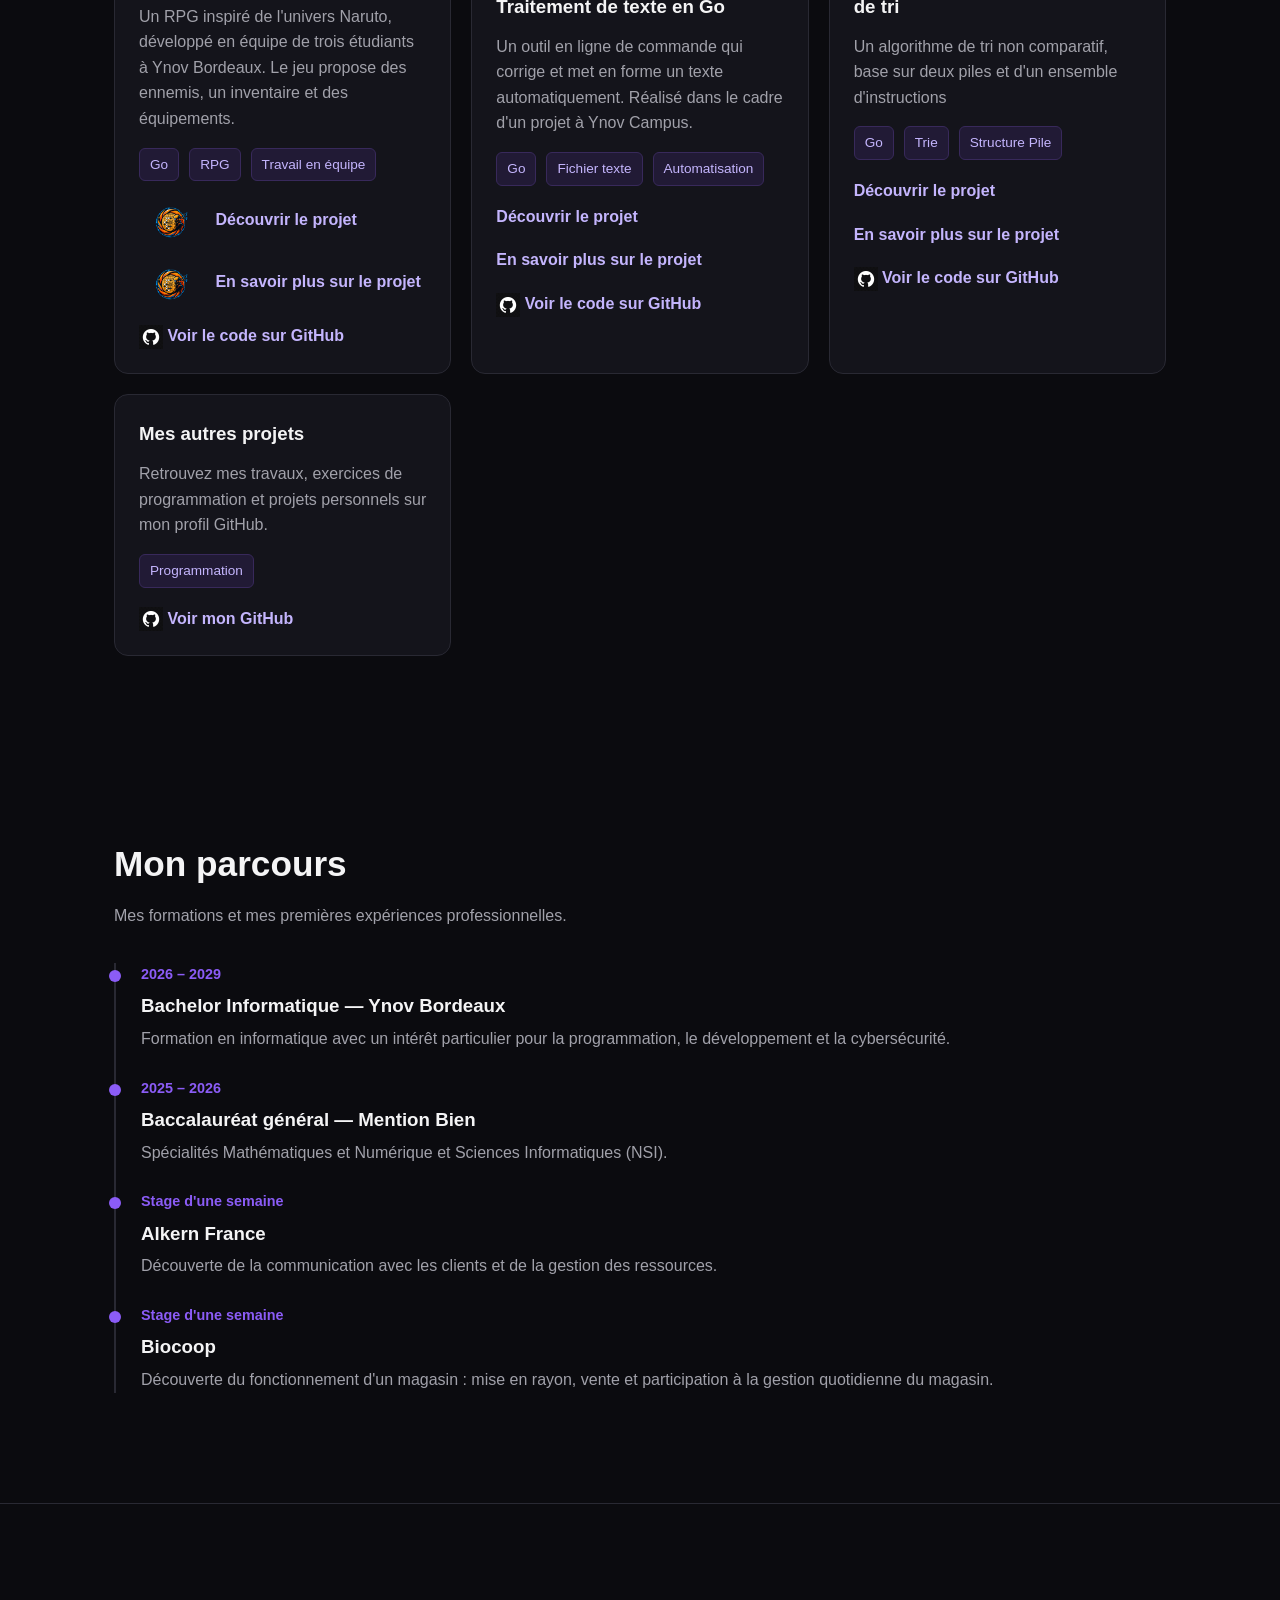
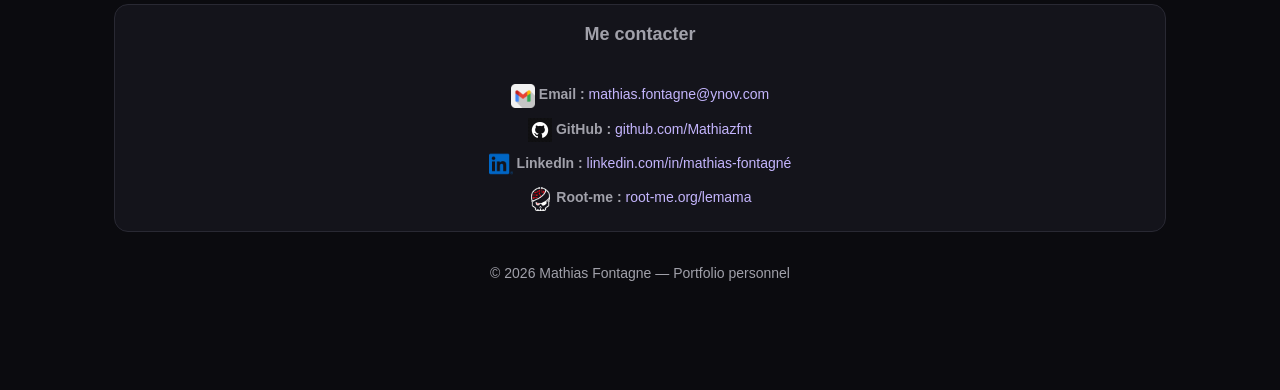
==== commit 0747f64d: "mise a jour du push-swap detaille" ====
--- a/index.html
+++ b/index.html
@@ -19,7 +19,7 @@
                 <li><a href="#competences">Compétences</a></li>
                 <li><a href="#projets">Projets</a></li>
                 <li><a href="#parcours">Parcours</a></li>
-                <li><a href="#contact">Contact</a></li>
+                <li><a href="#contact">contact</a></li>
             </ul>
         </nav>
     </header>
@@ -282,14 +282,14 @@
                     </div>
 
                     <a href="projets/Red/description_red.html" class="project-link">
-                        <img class="red-project-logo" src="photo/logo_ninja.png" alt="Logo du projet RED">
+                        <img class="project-button-logo" src="photo/logo_ninja.png" alt="Logo du projet RED">
                         Découvrir le projet
                     </a>
 
                     <br>
 
                     <a href="projets/Red/detaille_red.html" class="project-link">
-                      <img class="red-project-logo" src="photo/logo_ninja.png" alt="Logo du projet RED">
+                      <img class="project-button-logo" src="photo/logo_ninja.png" alt="Logo du projet RED">
                       En savoir plus sur le projet
                     </a>
 
--- a/style.css
+++ b/style.css
@@ -164,7 +164,7 @@
     flex: 0 0 24px;
 }
 
-.red-project-logo {
+.project-button-logo {
     width: 64px;
     height: 44px;
     margin-right: 8px;
@@ -395,7 +395,10 @@
     height: 380px;
 }
 
-.project-hero-photo img {
+.project-description-logo {
+    display: block;
+    width: 100%;
+    height: 100%;
     object-fit: cover;
 }
 
@@ -487,6 +490,13 @@
     align-items: center;
 }
 
+.red-header-logo {
+    width: 110px;
+    height: 80px;
+    flex: 0 0 110px;
+    object-fit: contain;
+}
+
 .reloaded-links {
     display: flex;
     align-items: center;
@@ -537,6 +547,30 @@
 
 .game-body section[id] {
     scroll-margin-top: 180px;
+}
+
+@media (max-width: 900px) {
+    .red-header .reloaded-nav {
+        grid-template-columns: 1fr;
+        justify-items: center;
+        gap: 10px;
+    }
+
+    .red-header h1 {
+        grid-row: 1;
+    }
+
+    .red-header .reloaded-links {
+        justify-content: center;
+    }
+}
+
+@media (max-width: 650px) {
+    .red-header h1 .red-header-logo {
+        width: 90px;
+        height: 68px;
+        flex-basis: 90px;
+    }
 }
 
 /* Espace libre pour intégrer le jeu plus tard */
@@ -641,6 +675,11 @@
     max-width: 1400px;
 }
 
+#Readme .pdf-grid {
+    grid-template-columns: minmax(0, 900px);
+    justify-content: center;
+}
+
 .pdf-card {
     min-width: 0;
 }
